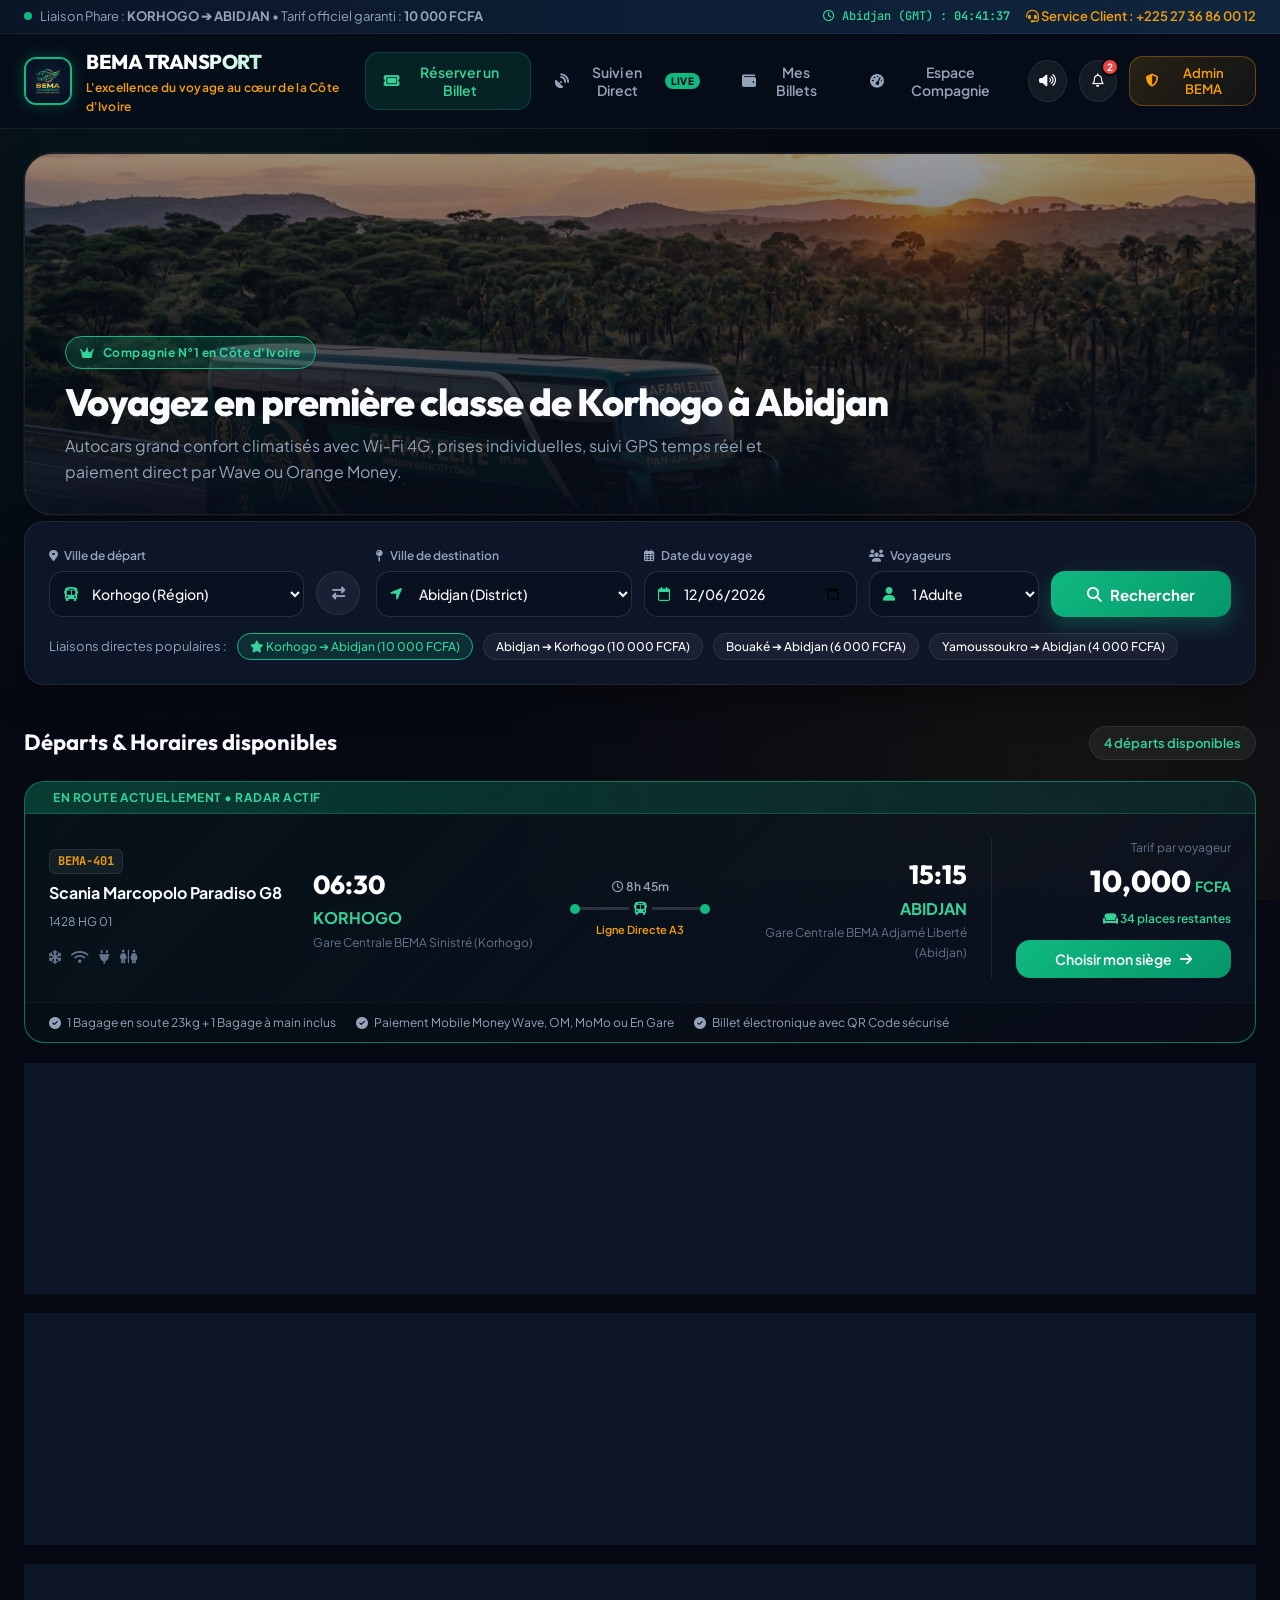
==== index.html @ c40a0c0b "Initial commit: BEMA Transport - Gestionnaire de transport de bus en Côte d'Ivoire" ====
<!DOCTYPE html>
<html lang="fr">
<head>
    <meta charset="UTF-8">
    <meta name="viewport" content="width=device-width, initial-scale=1.0">
    <title>BEMA TRANSPORT - Réservation de Billets de Car & Suivi GPS en Direct | Côte d'Ivoire</title>
    <meta name="description" content="Plateforme officielle de réservation de billets de car interurbain en Côte d'Ivoire. Ligne Korhogo - Abidjan à 10 000 FCFA. Paiement sécurisé Wave, Orange Money, MTN MoMo et suivi GPS en temps réel.">
    <link rel="icon" type="image/jpeg" href="assets/logo.jpg">

    <!-- Feuilles de style Leaflet & Application -->
    <link rel="stylesheet" href="css/leaflet.css">
    <link rel="stylesheet" href="css/styles.css">

    <!-- FontAwesome pour les icônes d'interface -->
    <link rel="stylesheet" href="https://cdnjs.cloudflare.com/ajax/libs/font-awesome/6.5.1/css/all.min.css" integrity="sha512-DTOQO9RWCH3ppGqcWaEA1BIZOC6xxalwEsw9c2QQeAIftl+Vegovlnee1c9QX4TctnWMn13TZye+giMm8e2LwA==" crossorigin="anonymous" referrerpolicy="no-referrer" />
</head>
<body>

    <!-- ==========================================================================
         EN-TÊTE PRINCIPAL DU SITE BEMA TRANSPORT
         ========================================================================== -->
    <header class="site-header">
        <!-- Bandeau d'information et horloge GMT Abidjan -->
        <div class="top-bar-ticker">
            <div class="ticker-content">
                <div class="ticker-live-item">
                    <span class="ticker-dot-pulse"></span>
                    <span>Liaison Phare : <strong>KORHOGO ➔ ABIDJAN</strong> • Tarif officiel garanti : <strong>10 000 FCFA</strong></span>
                </div>
                <div class="ticker-right-tools">
                    <span class="clock-badge" id="abidjanClock"><i class="fa-regular fa-clock"></i> Abidjan : 12:00:00</span>
                    <span class="support-pill"><i class="fa-solid fa-headset"></i> Service Client : +225 27 36 86 00 12</span>
                </div>
            </div>
        </div>

        <!-- Navigation principale -->
        <nav class="main-header-nav">
            <div class="brand-identity" onclick="bemaApp.showSection('bookingSection')">
                <img src="assets/logo.jpg" alt="BEMA Transport Logo" class="brand-logo-img">
                <div class="brand-names">
                    <h1>BEMA TRANSPORT</h1>
                    <span class="brand-slogan">L'excellence du voyage au cœur de la Côte d'Ivoire</span>
                </div>
            </div>

            <!-- Liens de navigation -->
            <div class="site-nav-links">
                <button type="button" class="nav-link active" data-section="bookingSection" onclick="bemaApp.showSection('bookingSection')">
                    <i class="fa-solid fa-ticket"></i>
                    <span>Réserver un Billet</span>
                </button>
                <button type="button" class="nav-link" data-section="liveTrackingSection" onclick="bemaApp.showSection('liveTrackingSection')">
                    <i class="fa-solid fa-satellite-dish"></i>
                    <span>Suivi en Direct</span>
                    <span class="nav-badge-live">LIVE</span>
                </button>
                <button type="button" class="nav-link" data-section="myTicketsSection" onclick="bemaApp.showSection('myTicketsSection')">
                    <i class="fa-solid fa-wallet"></i>
                    <span>Mes Billets</span>
                </button>
                <button type="button" class="nav-link" data-section="adminSection" onclick="bemaApp.showSection('adminSection')">
                    <i class="fa-solid fa-gauge-high"></i>
                    <span>Espace Compagnie</span>
                </button>
            </div>

            <!-- Actions rapides (Cloche notifications, Audio, Switch Admin) -->
            <div class="header-actions">
                <button type="button" class="btn-icon-header" id="btnAudioToggle" onclick="bemaAudio.toggleAudio(); bemaNotifications.showToast('Audio sonore basculé', 'info');" title="Activer / Désactiver les annonces sonores">
                    <i class="fa-solid fa-volume-high"></i>
                </button>
                <button type="button" class="btn-icon-header" id="btnNotifBell" onclick="bemaNotifications.togglePanel()" title="Centre de notifications">
                    <i class="fa-regular fa-bell"></i>
                    <span class="notif-badge-pill" id="notifBadgeCount" style="display:none;">0</span>
                </button>
                <button type="button" class="btn-admin-switch" onclick="bemaApp.showSection('adminSection')">
                    <i class="fa-solid fa-shield-halved"></i>
                    <span>Admin BEMA</span>
                </button>
            </div>
        </nav>

        <!-- Menu déroulant des notifications -->
        <div class="notifications-dropdown" id="notificationsPanel">
            <div class="notif-header">
                <h4><i class="fa-regular fa-bell"></i> Notifications en direct</h4>
                <button type="button" class="btn-text-action" onclick="bemaNotifications.markAllAsRead()">Tout marquer lu</button>
            </div>
            <div class="notifications-list" id="notificationsList">
                <!-- Rempli dynamiquement par notifications.js -->
            </div>
        </div>
    </header>

    <!-- ==========================================================================
         CONTENU PRINCIPAL DE L'APPLICATION (VUES DYNAMIQUES)
         ========================================================================== -->
    <main class="app-main-content">

        <!-- ====================================================================
             SECTION 1 : PORTAIL VOYAGEUR - RECHERCHE & RÉSERVATION (FLIXBUS STYLE)
             ==================================================================== -->
        <section class="app-section active" id="bookingSection">
            <!-- Bannière Hero -->
            <div class="hero-booking-banner">
                <div class="hero-background-wrap">
                    <img src="assets/hero.jpg" alt="Autocar de luxe BEMA sur l'Autoroute du Nord" class="hero-cover-img">
                    <div class="hero-gradient-overlay"></div>
                    <div class="hero-content-over">
                        <span class="hero-badge-highlight"><i class="fa-solid fa-crown"></i> Compagnie N°1 en Côte d'Ivoire</span>
                        <h2 class="hero-title">Voyagez en première classe de Korhogo à Abidjan</h2>
                        <p class="hero-subtitle">Autocars grand confort climatisés avec Wi-Fi 4G, prises individuelles, suivi GPS temps réel et paiement direct par Wave ou Orange Money.</p>
                    </div>
                </div>
            </div>

            <!-- Formulaire de recherche de trajet -->
            <div class="search-widget-card">
                <form id="tripSearchForm">
                    <div class="search-form-grid">
                        <!-- Ville de départ -->
                        <div class="search-field-group">
                            <label for="searchOrigin"><i class="fa-solid fa-location-dot"></i> Ville de départ</label>
                            <div class="input-with-icon">
                                <i class="fa-solid fa-bus"></i>
                                <select id="searchOrigin" class="form-select" required>
                                    <!-- Rempli par app.js -->
                                </select>
                            </div>
                        </div>

                        <!-- Bouton Permuter les villes -->
                        <button type="button" class="btn-swap-cities" id="btnSwapCities" title="Inverser les villes de départ et d'arrivée">
                            <i class="fa-solid fa-right-left"></i>
                        </button>

                        <!-- Ville d'arrivée -->
                        <div class="search-field-group">
                            <label for="searchDest"><i class="fa-solid fa-map-pin"></i> Ville de destination</label>
                            <div class="input-with-icon">
                                <i class="fa-solid fa-location-arrow"></i>
                                <select id="searchDest" class="form-select" required>
                                    <!-- Rempli par app.js -->
                                </select>
                            </div>
                        </div>

                        <!-- Date de départ -->
                        <div class="search-field-group">
                            <label for="searchDate"><i class="fa-regular fa-calendar-days"></i> Date du voyage</label>
                            <div class="input-with-icon">
                                <i class="fa-regular fa-calendar"></i>
                                <input type="date" id="searchDate" class="form-input" required>
                            </div>
                        </div>

                        <!-- Passagers -->
                        <div class="search-field-group">
                            <label for="searchPassengers"><i class="fa-solid fa-users"></i> Voyageurs</label>
                            <div class="input-with-icon">
                                <i class="fa-solid fa-user"></i>
                                <select id="searchPassengers" class="form-select">
                                    <option value="1">1 Adulte</option>
                                    <option value="2">2 Adultes</option>
                                    <option value="3">3 Adultes</option>
                                    <option value="4">4+ Groupe</option>
                                </select>
                            </div>
                        </div>

                        <!-- Bouton Rechercher -->
                        <button type="submit" class="btn-search-trips">
                            <i class="fa-solid fa-magnifying-glass"></i>
                            <span>Rechercher</span>
                        </button>
                    </div>

                    <!-- Raccourcis de trajets fréquents -->
                    <div class="quick-routes-pills">
                        <span>Liaisons directes populaires :</span>
                        <button type="button" class="route-pill-btn active" onclick="bemaApp.resetSearchToKorhogoAbidjan()">
                            <i class="fa-solid fa-star text-accent"></i> Korhogo ➔ Abidjan (10 000 FCFA)
                        </button>
                        <button type="button" class="route-pill-btn" onclick="document.getElementById('searchOrigin').value='ABIDJAN'; document.getElementById('searchDest').value='KORHOGO'; bemaApp.searchTrips();">
                            Abidjan ➔ Korhogo (10 000 FCFA)
                        </button>
                        <button type="button" class="route-pill-btn" onclick="document.getElementById('searchOrigin').value='BOUAKE'; document.getElementById('searchDest').value='ABIDJAN'; bemaApp.searchTrips();">
                            Bouaké ➔ Abidjan (6 000 FCFA)
                        </button>
                        <button type="button" class="route-pill-btn" onclick="document.getElementById('searchOrigin').value='YAMOUSSOUKRO'; document.getElementById('searchDest').value='ABIDJAN'; bemaApp.searchTrips();">
                            Yamoussoukro ➔ Abidjan (4 000 FCFA)
                        </button>
                    </div>
                </form>
            </div>

            <!-- Liste des départs disponibles (Flixbus style) -->
            <div class="results-wrapper">
                <div class="results-header-bar">
                    <h3>Départs & Horaires disponibles</h3>
                    <span class="results-count-badge" id="resultsCountBadge">4 départs disponibles</span>
                </div>

                <div class="trip-results-list" id="tripResultsContainer">
                    <!-- Rempli dynamiquement par app.js -->
                </div>
            </div>
        </section>

        <!-- ====================================================================
             SECTION 2 : RADAR DE SUIVI EN DIRECT (LIVE GPS TRACKING SUR CARTE)
             ==================================================================== -->
        <section class="app-section" id="liveTrackingSection">
            <div class="live-tracking-layout">
                <!-- Carte interactive Leaflet -->
                <div class="map-viewport-card">
                    <div class="map-live-header">
                        <div class="header-left">
                            <span class="badge-operator-secure"><i class="fa-solid fa-satellite"></i> RADAR SATELLITE ACTIF</span>
                            <h3>Suivi en direct : Car BEMA-401 (Korhogo ➔ Abidjan)</h3>
                        </div>
                        <div class="header-controls">
                            <button type="button" class="btn btn-sm btn-secondary" id="btnMapPlayPause" onclick="bemaMap.togglePlayPause()">
                                <i class="fa-solid fa-pause"></i> <span>Mettre en Pause</span>
                            </button>
                        </div>
                    </div>
                    <div id="liveMapContainer" class="map-container-frame"></div>
                </div>

                <!-- Télémétrie HUD du véhicule -->
                <div class="telemetry-hud-sidebar">
                    <div class="hud-title-wrap">
                        <h3>Télémétrie de Bord</h3>
                        <span class="status-pill-hud badge-ontime" id="hudTripStatusPill">
                            <i class="fa-solid fa-circle-check"></i> En Circulation Normale
                        </span>
                    </div>

                    <!-- Vitesse en direct -->
                    <div class="speedometer-card">
                        <span class="step-label">Vitesse Instantanée</span>
                        <div class="speedo-dial" id="hudSpeedValue">84</div>
                        <span class="speedo-unit">Kilomètres / Heure (km/h)</span>
                    </div>

                    <!-- Progression globale de Korhogo à Abidjan -->
                    <div class="hud-progress-block">
                        <div class="progress-labels-row">
                            <span>Progression de l'itinéraire</span>
                            <strong id="hudProgressPercent" class="text-emerald">48%</strong>
                        </div>
                        <div class="hud-track-bar">
                            <div class="hud-track-fill" id="hudProgressBarFill" style="width: 48%;"></div>
                        </div>
                        <div class="hud-km-stats">
                            <span>Parcourus : <strong id="hudKmCovered">278 km</strong></span>
                            <span>Restants : <strong id="hudKmRemaining">302 km</strong></span>
                        </div>
                    </div>

                    <!-- Prochain arrêt / Gare -->
                    <div class="hud-step-card">
                        <span class="step-label">Prochaine Étape / Arrêt</span>
                        <strong class="next-stop-title" id="hudNextStopName">Gare Centrale de Bouaké</strong>
                        <span class="step-distance" id="hudNextStopDist">à 14 km (arrivée dans ~12 min)</span>
                    </div>

                    <!-- Heure estimée d'arrivée (ETA) -->
                    <div class="hud-step-card">
                        <span class="step-label">Heure d'Arrivée Estimée à Abidjan</span>
                        <strong class="next-stop-title text-accent" id="hudEstimatedArrival">15:15 (À l'heure)</strong>
                        <span class="step-distance">Terminus : Gare Centrale BEMA Adjamé Liberté</span>
                    </div>

                    <!-- Simulateur interactif de conduite et d'incidents -->
                    <div class="sim-controls-block">
                        <span class="sim-controls-title">Contrôles du Simulateur GPS :</span>
                        <div class="sim-buttons-grid">
                            <button type="button" class="btn-sim btn-sim-speed" data-speed="1" onclick="bemaMap.setSimulationSpeed(1)">x1 (Réel)</button>
                            <button type="button" class="btn-sim btn-sim-speed active" data-speed="5" onclick="bemaMap.setSimulationSpeed(5)">x5 (Démo)</button>
                            <button type="button" class="btn-sim btn-sim-speed" data-speed="25" onclick="bemaMap.setSimulationSpeed(25)">x25 (Rapide)</button>
                            <button type="button" class="btn-sim" onclick="bemaMap.skipToNextCheckpoint()">Sauter étape</button>
                        </div>
                        <button type="button" class="btn-trigger-delay" onclick="bemaMap.triggerSimulatedDelay()">
                            <i class="fa-solid fa-triangle-exclamation"></i>
                            <span>Simuler un Retard (+25 min Péage)</span>
                        </button>
                    </div>
                </div>
            </div>
        </section>

        <!-- ====================================================================
             SECTION 3 : MES BILLETS & HISTORIQUE VOYAGEUR
             ==================================================================== -->
        <section class="app-section" id="myTicketsSection">
            <div class="section-title-wrap mb-4">
                <h2>Mon Portefeuille de Billets Électroniques</h2>
                <p class="text-secondary">Retrouvez tous vos titres de transport réservés avec leur QR code d'accès et le suivi en temps réel.</p>
            </div>
            <div id="myTicketsContainer">
                <!-- Rempli par ticket.js -->
            </div>
        </section>

        <!-- ====================================================================
             SECTION 4 : ESPACE COMPAGNIE & BACK-OFFICE ADMIN BEMA
             ==================================================================== -->
        <section class="app-section" id="adminSection">
            <div class="admin-header-strip">
                <div>
                    <h2>Espace Gestionnaire • BEMA TRANSPORT</h2>
                    <p class="text-secondary">Supervision du réseau, programmation des départs, contrôle d'embarquement et flotte.</p>
                </div>
                <button type="button" class="btn btn-primary" onclick="bemaAdmin.openNewScheduleModal()">
                    <i class="fa-solid fa-plus"></i>
                    <span>Programmer un Nouveau Départ</span>
                </button>
            </div>

            <!-- 4 Indicateurs Clés de Performance (KPIs) -->
            <div class="kpi-metrics-grid">
                <div class="kpi-card">
                    <div class="kpi-icon revenue"><i class="fa-solid fa-sack-dollar"></i></div>
                    <div>
                        <span class="kpi-value" id="kpiRevenue">2 450 000 FCFA</span>
                        <span class="kpi-label">Recettes encaissées aujourd'hui</span>
                    </div>
                </div>
                <div class="kpi-card">
                    <div class="kpi-icon tickets"><i class="fa-solid fa-ticket"></i></div>
                    <div>
                        <span class="kpi-value" id="kpiTicketsSold">245</span>
                        <span class="kpi-label">Billets délivrés ce jour</span>
                    </div>
                </div>
                <div class="kpi-card">
                    <div class="kpi-icon occupancy"><i class="fa-solid fa-chart-pie"></i></div>
                    <div>
                        <span class="kpi-value" id="kpiOccupancy">88%</span>
                        <span class="kpi-label">Taux d'occupation moyen</span>
                    </div>
                </div>
                <div class="kpi-card">
                    <div class="kpi-icon fleet"><i class="fa-solid fa-bus"></i></div>
                    <div>
                        <span class="kpi-value" id="kpiActiveBuses">4</span>
                        <span class="kpi-label">Autocars actifs sur le réseau</span>
                    </div>
                </div>
            </div>

            <!-- Module Scanner & Contrôle d'Embarquement en Gare -->
            <div class="admin-block-card">
                <div class="card-title-row">
                    <h3><i class="fa-solid fa-qrcode text-emerald"></i> Contrôle & Validation des Billets (Embarquement en Gare)</h3>
                    <span class="badge-operator-secure">Mode Contrôleur Actif</span>
                </div>
                <div class="scanner-grid-layout">
                    <!-- Viseur scanner -->
                    <div class="scanner-camera-box">
                        <div class="scanner-viewfinder">
                            <i class="fa-solid fa-qrcode"></i>
                            <div class="scanner-laser-line"></div>
                        </div>
                        <p class="mt-3 text-secondary">Placez le QR Code du billet devant le lecteur ou utilisez la saisie manuelle :</p>
                        <div class="input-group-manual mt-2" style="display:flex; gap:8px; width:80%; max-width:360px;">
                            <input type="text" id="scannerManualInput" class="form-input" placeholder="Ex: BEMA-KOR-ABJ-8842">
                            <button type="button" class="btn btn-secondary" onclick="bemaAdmin.validateScannedTicketInput()">Valider</button>
                        </div>
                        <button type="button" class="btn btn-sm btn-outline mt-3" onclick="bemaAdmin.scanLatestTicketShortcut()">
                            <i class="fa-solid fa-bolt"></i> Scanner automatiquement le dernier billet créé
                        </button>
                    </div>

                    <!-- Résultat de vérification -->
                    <div class="scanner-result-box" id="scannerResultDisplay">
                        <div class="text-center text-muted">
                            <i class="fa-solid fa-barcode" style="font-size: 40px; margin-bottom: 12px;"></i>
                            <p>En attente de scan d'un billet...</p>
                        </div>
                    </div>
                </div>
            </div>

            <!-- Tableau de Gestion des Départs & Horaires -->
            <div class="admin-block-card">
                <div class="card-title-row">
                    <h3><i class="fa-solid fa-calendar-check text-accent"></i> Horaires et Départs Programmés</h3>
                </div>
                <div class="table-responsive">
                    <table class="admin-data-table">
                        <thead>
                            <tr>
                                <th>Code Voyage</th>
                                <th>Liaison & Gare</th>
                                <th>Horaires</th>
                                <th>Autocar BEMA</th>
                                <th>Chauffeur</th>
                                <th>Tarif</th>
                                <th>Occupation</th>
                                <th>Statut</th>
                                <th>Actions</th>
                            </tr>
                        </thead>
                        <tbody id="adminDeparturesTableBody">
                            <!-- Rempli par admin.js -->
                        </tbody>
                    </table>
                </div>
            </div>

            <!-- Tableau de la Flotte BEMA TRANSPORT -->
            <div class="admin-block-card">
                <div class="card-title-row">
                    <h3><i class="fa-solid fa-van-shuttle text-info"></i> Parc Automobile & Véhicules BEMA</h3>
                </div>
                <div class="table-responsive">
                    <table class="admin-data-table">
                        <thead>
                            <tr>
                                <th>ID Car</th>
                                <th>Immatriculation CI</th>
                                <th>Modèle & Version</th>
                                <th>Capacité</th>
                                <th>Chauffeur Titulaire</th>
                                <th>Kilométrage</th>
                                <th>État Opérationnel</th>
                                <th>Équipements</th>
                            </tr>
                        </thead>
                        <tbody id="adminFleetTableBody">
                            <!-- Rempli par admin.js -->
                        </tbody>
                    </table>
                </div>
            </div>
        </section>

        <!-- ====================================================================
             SECTION 5 : VUE GRAND FORMAT DU E-BILLET APRÈS RÉSERVATION
             ==================================================================== -->
        <section class="app-section" id="ticketViewSection">
            <div id="ticketViewContainer">
                <!-- Rempli par ticket.js -->
            </div>
        </section>

    </main>

    <!-- ==========================================================================
         MODALES INTERACTIVES
         ========================================================================== -->

    <!-- Modal 1 : Plan de sièges interactif (SeatMap Flixbus) -->
    <div class="modal-overlay" id="seatSelectionModal">
        <div class="modal-card">
            <div class="modal-header">
                <div>
                    <h3>Sélectionnez votre Siège à bord</h3>
                    <p class="text-secondary text-sm">Choisissez votre place préférée (Fenêtre, Couloir ou Vue Panoramique)</p>
                </div>
                <button type="button" class="btn-close-modal" onclick="bemaApp.closeSeatSelectionModal()" title="Fermer">
                    <i class="fa-solid fa-xmark"></i>
                </button>
            </div>
            <div class="modal-body" id="seatMapContainer">
                <!-- Rendu par seatmap.js -->
            </div>
        </div>
    </div>

    <!-- Modal 2 : Coordonnées du voyageur -->
    <div class="modal-overlay" id="passengerModal">
        <div class="modal-card" style="max-width: 540px;">
            <div class="modal-header">
                <div>
                    <h3>Informations du Passager</h3>
                    <p class="text-secondary text-sm">Les informations doivent correspondre à votre pièce d'identité</p>
                </div>
                <button type="button" class="btn-close-modal" onclick="bemaApp.closePassengerModal()" title="Fermer">
                    <i class="fa-solid fa-xmark"></i>
                </button>
            </div>
            <div class="modal-body">
                <div id="passengerTripSummary" class="mb-3"></div>
                <form id="passengerDetailsForm">
                    <div class="form-group mb-3">
                        <label for="passFullName"><i class="fa-solid fa-user"></i> Nom et Prénom complet :</label>
                        <input type="text" id="passFullName" class="form-input" placeholder="Ex: Kouamé Jean-Marc" required value="Kouamé Jean-Marc">
                    </div>
                    <div class="form-group mb-3">
                        <label for="passPhone"><i class="fa-solid fa-phone"></i> Téléphone Mobile (Côte d'Ivoire) :</label>
                        <input type="tel" id="passPhone" class="form-input" placeholder="+225 07 XX XX XX XX" required value="+225 07 48 99 22 10">
                        <small class="text-muted">Nécessaire pour la réception du SMS de confirmation et du e-billet.</small>
                    </div>
                    <div class="form-group mb-3">
                        <label for="passIdCard"><i class="fa-solid fa-id-card"></i> Numéro CNI / Passeport / Attestation :</label>
                        <input type="text" id="passIdCard" class="form-input" placeholder="Ex: C009841284" value="CI-009841284">
                    </div>
                    <div class="form-group mb-4">
                        <label for="passEmail"><i class="fa-solid fa-envelope"></i> Adresse Email (Optionnel) :</label>
                        <input type="email" id="passEmail" class="form-input" placeholder="mon.email@gmail.com" value="voyageur.ci@gmail.com">
                    </div>
                    <button type="submit" class="btn btn-primary w-100" style="width:100%; justify-content:center; padding:14px; font-size:16px;">
                        <span>Accéder au Paiement Mobile Money</span>
                        <i class="fa-solid fa-arrow-right"></i>
                    </button>
                </form>
            </div>
        </div>
    </div>

    <!-- Modal 3 : Paiement Mobile Money (Wave, OM, MTN, Moov, Carte, En Gare) -->
    <div class="modal-overlay" id="paymentModal">
        <div id="paymentModalContent" style="width:100%; display:flex; justify-content:center;">
            <!-- Rendu par payment.js -->
        </div>
    </div>

    <!-- Modal 4 : Programmer un nouveau départ (Admin) -->
    <div class="modal-overlay" id="newScheduleModal">
        <div class="modal-card" style="max-width: 600px;">
            <div class="modal-header">
                <div>
                    <h3>Programmer un Nouveau Départ</h3>
                    <p class="text-secondary text-sm">Ajouter une liaison au tableau des horaires BEMA</p>
                </div>
                <button type="button" class="btn-close-modal" onclick="bemaAdmin.closeNewScheduleModal()" title="Fermer">
                    <i class="fa-solid fa-xmark"></i>
                </button>
            </div>
            <div class="modal-body">
                <form onsubmit="bemaAdmin.createNewDeparture(event)">
                    <div class="form-row-2 mb-3" style="display:grid; grid-template-columns:1fr 1fr; gap:12px;">
                        <div class="form-group">
                            <label for="adminNewOrigin">Ville de départ :</label>
                            <select id="adminNewOrigin" class="form-select" required></select>
                        </div>
                        <div class="form-group">
                            <label for="adminNewDest">Ville d'arrivée :</label>
                            <select id="adminNewDest" class="form-select" required></select>
                        </div>
                    </div>
                    <div class="form-row-2 mb-3" style="display:grid; grid-template-columns:1fr 1fr; gap:12px;">
                        <div class="form-group">
                            <label for="adminNewDepTime">Heure de départ :</label>
                            <input type="time" id="adminNewDepTime" class="form-input" value="10:00" required>
                        </div>
                        <div class="form-group">
                            <label for="adminNewArrTime">Heure d'arrivée estimée :</label>
                            <input type="time" id="adminNewArrTime" class="form-input" value="18:45" required>
                        </div>
                    </div>
                    <div class="form-group mb-3">
                        <label for="adminNewBusSelect">Affectation du Car BEMA :</label>
                        <select id="adminNewBusSelect" class="form-select" required></select>
                    </div>
                    <div class="form-group mb-3">
                        <label for="adminNewDriverSelect">Chauffeur Assigné :</label>
                        <select id="adminNewDriverSelect" class="form-select" required></select>
                    </div>
                    <div class="form-row-2 mb-4" style="display:grid; grid-template-columns:1fr 1fr; gap:12px;">
                        <div class="form-group">
                            <label for="adminNewPrice">Prix du Billet (FCFA) :</label>
                            <input type="number" id="adminNewPrice" class="form-input" value="10000" step="500" required>
                        </div>
                        <div class="form-group">
                            <label for="adminNewServiceType">Service :</label>
                            <select id="adminNewServiceType" class="form-select">
                                <option value="VIP Climatisé">VIP Climatisé Grand Confort</option>
                                <option value="Confort Plus">Confort Plus Climatisé</option>
                                <option value="Standard Climatisé">Standard Climatisé</option>
                                <option value="Bus de Nuit VIP">Bus de Nuit VIP Couchette</option>
                            </select>
                        </div>
                    </div>
                    <button type="submit" class="btn btn-primary" style="width:100%; justify-content:center; padding:12px;">
                        <i class="fa-solid fa-check"></i>
                        <span>Enregistrer et Publier le Départ</span>
                    </button>
                </form>
            </div>
        </div>
    </div>

    <!-- Modal 5 : Signalement de retard / modification de statut (Admin) -->
    <div class="modal-overlay" id="delayModal">
        <div class="modal-card" style="max-width: 500px;">
            <div class="modal-header">
                <div>
                    <h3>Mise à jour Horaire & Trafic</h3>
                    <p class="text-secondary text-sm" id="delayModalTripInfo">Car BEMA-401</p>
                </div>
                <button type="button" class="btn-close-modal" onclick="bemaAdmin.closeDelayModal()" title="Fermer">
                    <i class="fa-solid fa-xmark"></i>
                </button>
            </div>
            <div class="modal-body">
                <form onsubmit="bemaAdmin.saveDelayUpdate(event)">
                    <input type="hidden" id="delayDepartureId">
                    <div class="form-group mb-3">
                        <label for="delayStatusSelect">Statut du voyage :</label>
                        <select id="delayStatusSelect" class="form-select">
                            <option value="a_l_heure">À l'heure (Circulation normale)</option>
                            <option value="embarquement">En cours d'embarquement</option>
                            <option value="en_route">En route (Sur autoroute A3)</option>
                            <option value="retarde" selected>Retardé</option>
                            <option value="termine">Arrivé à quai / Terminé</option>
                        </select>
                    </div>
                    <div class="form-group mb-3">
                        <label for="delayMinutesInput">Retard estimé (en minutes) :</label>
                        <input type="number" id="delayMinutesInput" class="form-input" value="25" min="0" step="5">
                    </div>
                    <div class="form-group mb-4">
                        <label for="delayReasonInput">Motif du retard :</label>
                        <input type="text" id="delayReasonInput" class="form-input" value="Ralentissement important au péage de Yamoussoukro (travaux de voirie)">
                    </div>
                    <button type="submit" class="btn btn-primary" style="width:100%; justify-content:center; padding:12px;">
                        <i class="fa-solid fa-bell"></i>
                        <span>Diffuser la mise à jour aux voyageurs</span>
                    </button>
                </form>
            </div>
        </div>
    </div>

    <!-- Modal 6 : Diffusion d'alerte spécifique (Admin) -->
    <div class="modal-overlay" id="alertBroadcastModal">
        <div class="modal-card" style="max-width: 500px;">
            <div class="modal-header">
                <div>
                    <h3>Diffuser une alerte aux passagers</h3>
                    <p class="text-secondary text-sm" id="broadcastTargetInfo"></p>
                </div>
                <button type="button" class="btn-close-modal" onclick="bemaAdmin.closeAlertBroadcastModal()" title="Fermer">
                    <i class="fa-solid fa-xmark"></i>
                </button>
            </div>
            <div class="modal-body">
                <form onsubmit="bemaAdmin.sendBroadcastAlert(event)">
                    <input type="hidden" id="broadcastDepartureId">
                    <div class="form-group mb-3">
                        <label for="broadcastTitleInput">Titre de l'annonce :</label>
                        <input type="text" id="broadcastTitleInput" class="form-input" value="Changement de quai d'embarquement" required>
                    </div>
                    <div class="form-group mb-4">
                        <label for="broadcastMessageInput">Message diffusé par SMS & App :</label>
                        <textarea id="broadcastMessageInput" class="form-input" rows="4" style="height:auto;" required>Veuillez vous présenter au Quai N° 3 de la gare de Korhogo pour l'embarquement immédiat du car BEMA-401.</textarea>
                    </div>
                    <button type="submit" class="btn btn-primary" style="width:100%; justify-content:center; padding:12px;">
                        <i class="fa-solid fa-paper-plane"></i>
                        <span>Diffuser l'annonce immédiatement</span>
                    </button>
                </form>
            </div>
        </div>
    </div>

    <!-- Conteneur des notifications flottantes (Toast) -->
    <div class="toast-container" id="toastContainer"></div>

    <!-- ==========================================================================
         SCRIPTS JAVASCRIPT
         ========================================================================== -->
    <script src="js/leaflet.js"></script>
    <script src="js/qrcode.min.js"></script>
    <script src="js/audio.js"></script>
    <script src="js/data.js"></script>
    <script src="js/storage.js"></script>
    <script src="js/seatmap.js"></script>
    <script src="js/payment.js"></script>
    <script src="js/ticket.js"></script>
    <script src="js/map.js"></script>
    <script src="js/admin.js"></script>
    <script src="js/notifications.js"></script>
    <script src="js/app.js"></script>

</body>
</html>
---- css/leaflet.css ----
/* required styles */

.leaflet-pane,
.leaflet-tile,
.leaflet-marker-icon,
.leaflet-marker-shadow,
.leaflet-tile-container,
.leaflet-pane > svg,
.leaflet-pane > canvas,
.leaflet-zoom-box,
.leaflet-image-layer,
.leaflet-layer {
	position: absolute;
	left: 0;
	top: 0;
	}
.leaflet-container {
	overflow: hidden;
	}
.leaflet-tile,
.leaflet-marker-icon,
.leaflet-marker-shadow {
	-webkit-user-select: none;
	   -moz-user-select: none;
	        user-select: none;
	  -webkit-user-drag: none;
	}
/* Prevents IE11 from highlighting tiles in blue */
.leaflet-tile::selection {
	background: transparent;
}
/* Safari renders non-retina tile on retina better with this, but Chrome is worse */
.leaflet-safari .leaflet-tile {
	image-rendering: -webkit-optimize-contrast;
	}
/* hack that prevents hw layers "stretching" when loading new tiles */
.leaflet-safari .leaflet-tile-container {
	width: 1600px;
	height: 1600px;
	-webkit-transform-origin: 0 0;
	}
.leaflet-marker-icon,
.leaflet-marker-shadow {
	display: block;
	}
/* .leaflet-container svg: reset svg max-width decleration shipped in Joomla! (joomla.org) 3.x */
/* .leaflet-container img: map is broken in FF if you have max-width: 100% on tiles */
.leaflet-container .leaflet-overlay-pane svg {
	max-width: none !important;
	max-height: none !important;
	}
.leaflet-container .leaflet-marker-pane img,
.leaflet-container .leaflet-shadow-pane img,
.leaflet-container .leaflet-tile-pane img,
.leaflet-container img.leaflet-image-layer,
.leaflet-container .leaflet-tile {
	max-width: none !important;
	max-height: none !important;
	width: auto;
	padding: 0;
	}

.leaflet-container img.leaflet-tile {
	/* See: https://bugs.chromium.org/p/chromium/issues/detail?id=600120 */
	mix-blend-mode: plus-lighter;
}

.leaflet-container.leaflet-touch-zoom {
	-ms-touch-action: pan-x pan-y;
	touch-action: pan-x pan-y;
	}
.leaflet-container.leaflet-touch-drag {
	-ms-touch-action: pinch-zoom;
	/* Fallback for FF which doesn't support pinch-zoom */
	touch-action: none;
	touch-action: pinch-zoom;
}
.leaflet-container.leaflet-touch-drag.leaflet-touch-zoom {
	-ms-touch-action: none;
	touch-action: none;
}
.leaflet-container {
	-webkit-tap-highlight-color: transparent;
}
.leaflet-container a {
	-webkit-tap-highlight-color: rgba(51, 181, 229, 0.4);
}
.leaflet-tile {
	filter: inherit;
	visibility: hidden;
	}
.leaflet-tile-loaded {
	visibility: inherit;
	}
.leaflet-zoom-box {
	width: 0;
	height: 0;
	-moz-box-sizing: border-box;
	     box-sizing: border-box;
	z-index: 800;
	}
/* workaround for https://bugzilla.mozilla.org/show_bug.cgi?id=888319 */
.leaflet-overlay-pane svg {
	-moz-user-select: none;
	}

.leaflet-pane         { z-index: 400; }

.leaflet-tile-pane    { z-index: 200; }
.leaflet-overlay-pane { z-index: 400; }
.leaflet-shadow-pane  { z-index: 500; }
.leaflet-marker-pane  { z-index: 600; }
.leaflet-tooltip-pane   { z-index: 650; }
.leaflet-popup-pane   { z-index: 700; }

.leaflet-map-pane canvas { z-index: 100; }
.leaflet-map-pane svg    { z-index: 200; }

.leaflet-vml-shape {
	width: 1px;
	height: 1px;
	}
.lvml {
	behavior: url(#default#VML);
	display: inline-block;
	position: absolute;
	}


/* control positioning */

.leaflet-control {
	position: relative;
	z-index: 800;
	pointer-events: visiblePainted; /* IE 9-10 doesn't have auto */
	pointer-events: auto;
	}
.leaflet-top,
.leaflet-bottom {
	position: absolute;
	z-index: 1000;
	pointer-events: none;
	}
.leaflet-top {
	top: 0;
	}
.leaflet-right {
	right: 0;
	}
.leaflet-bottom {
	bottom: 0;
	}
.leaflet-left {
	left: 0;
	}
.leaflet-control {
	float: left;
	clear: both;
	}
.leaflet-right .leaflet-control {
	float: right;
	}
.leaflet-top .leaflet-control {
	margin-top: 10px;
	}
.leaflet-bottom .leaflet-control {
	margin-bottom: 10px;
	}
.leaflet-left .leaflet-control {
	margin-left: 10px;
	}
.leaflet-right .leaflet-control {
	margin-right: 10px;
	}


/* zoom and fade animations */

.leaflet-fade-anim .leaflet-popup {
	opacity: 0;
	-webkit-transition: opacity 0.2s linear;
	   -moz-transition: opacity 0.2s linear;
	        transition: opacity 0.2s linear;
	}
.leaflet-fade-anim .leaflet-map-pane .leaflet-popup {
	opacity: 1;
	}
.leaflet-zoom-animated {
	-webkit-transform-origin: 0 0;
	    -ms-transform-origin: 0 0;
	        transform-origin: 0 0;
	}
svg.leaflet-zoom-animated {
	will-change: transform;
}

.leaflet-zoom-anim .leaflet-zoom-animated {
	-webkit-transition: -webkit-transform 0.25s cubic-bezier(0,0,0.25,1);
	   -moz-transition:    -moz-transform 0.25s cubic-bezier(0,0,0.25,1);
	        transition:         transform 0.25s cubic-bezier(0,0,0.25,1);
	}
.leaflet-zoom-anim .leaflet-tile,
.leaflet-pan-anim .leaflet-tile {
	-webkit-transition: none;
	   -moz-transition: none;
	        transition: none;
	}

.leaflet-zoom-anim .leaflet-zoom-hide {
	visibility: hidden;
	}


/* cursors */

.leaflet-interactive {
	cursor: pointer;
	}
.leaflet-grab {
	cursor: -webkit-grab;
	cursor:    -moz-grab;
	cursor:         grab;
	}
.leaflet-crosshair,
.leaflet-crosshair .leaflet-interactive {
	cursor: crosshair;
	}
.leaflet-popup-pane,
.leaflet-control {
	cursor: auto;
	}
.leaflet-dragging .leaflet-grab,
.leaflet-dragging .leaflet-grab .leaflet-interactive,
.leaflet-dragging .leaflet-marker-draggable {
	cursor: move;
	cursor: -webkit-grabbing;
	cursor:    -moz-grabbing;
	cursor:         grabbing;
	}

/* marker & overlays interactivity */
.leaflet-marker-icon,
.leaflet-marker-shadow,
.leaflet-image-layer,
.leaflet-pane > svg path,
.leaflet-tile-container {
	pointer-events: none;
	}

.leaflet-marker-icon.leaflet-interactive,
.leaflet-image-layer.leaflet-interactive,
.leaflet-pane > svg path.leaflet-interactive,
svg.leaflet-image-layer.leaflet-interactive path {
	pointer-events: visiblePainted; /* IE 9-10 doesn't have auto */
	pointer-events: auto;
	}

/* visual tweaks */

.leaflet-container {
	background: #ddd;
	outline-offset: 1px;
	}
.leaflet-container a {
	color: #0078A8;
	}
.leaflet-zoom-box {
	border: 2px dotted #38f;
	background: rgba(255,255,255,0.5);
	}


/* general typography */
.leaflet-container {
	font-family: "Helvetica Neue", Arial, Helvetica, sans-serif;
	font-size: 12px;
	font-size: 0.75rem;
	line-height: 1.5;
	}


/* general toolbar styles */

.leaflet-bar {
	box-shadow: 0 1px 5px rgba(0,0,0,0.65);
	border-radius: 4px;
	}
.leaflet-bar a {
	background-color: #fff;
	border-bottom: 1px solid #ccc;
	width: 26px;
	height: 26px;
	line-height: 26px;
	display: block;
	text-align: center;
	text-decoration: none;
	color: black;
	}
.leaflet-bar a,
.leaflet-control-layers-toggle {
	background-position: 50% 50%;
	background-repeat: no-repeat;
	display: block;
	}
.leaflet-bar a:hover,
.leaflet-bar a:focus {
	background-color: #f4f4f4;
	}
.leaflet-bar a:first-child {
	border-top-left-radius: 4px;
	border-top-right-radius: 4px;
	}
.leaflet-bar a:last-child {
	border-bottom-left-radius: 4px;
	border-bottom-right-radius: 4px;
	border-bottom: none;
	}
.leaflet-bar a.leaflet-disabled {
	cursor: default;
	background-color: #f4f4f4;
	color: #bbb;
	}

.leaflet-touch .leaflet-bar a {
	width: 30px;
	height: 30px;
	line-height: 30px;
	}
.leaflet-touch .leaflet-bar a:first-child {
	border-top-left-radius: 2px;
	border-top-right-radius: 2px;
	}
.leaflet-touch .leaflet-bar a:last-child {
	border-bottom-left-radius: 2px;
	border-bottom-right-radius: 2px;
	}

/* zoom control */

.leaflet-control-zoom-in,
.leaflet-control-zoom-out {
	font: bold 18px 'Lucida Console', Monaco, monospace;
	text-indent: 1px;
	}

.leaflet-touch .leaflet-control-zoom-in, .leaflet-touch .leaflet-control-zoom-out  {
	font-size: 22px;
	}


/* layers control */

.leaflet-control-layers {
	box-shadow: 0 1px 5px rgba(0,0,0,0.4);
	background: #fff;
	border-radius: 5px;
	}
.leaflet-control-layers-toggle {
	background-image: url(images/layers.png);
	width: 36px;
	height: 36px;
	}
.leaflet-retina .leaflet-control-layers-toggle {
	background-image: url(images/layers-2x.png);
	background-size: 26px 26px;
	}
.leaflet-touch .leaflet-control-layers-toggle {
	width: 44px;
	height: 44px;
	}
.leaflet-control-layers .leaflet-control-layers-list,
.leaflet-control-layers-expanded .leaflet-control-layers-toggle {
	display: none;
	}
.leaflet-control-layers-expanded .leaflet-control-layers-list {
	display: block;
	position: relative;
	}
.leaflet-control-layers-expanded {
	padding: 6px 10px 6px 6px;
	color: #333;
	background: #fff;
	}
.leaflet-control-layers-scrollbar {
	overflow-y: scroll;
	overflow-x: hidden;
	padding-right: 5px;
	}
.leaflet-control-layers-selector {
	margin-top: 2px;
	position: relative;
	top: 1px;
	}
.leaflet-control-layers label {
	display: block;
	font-size: 13px;
	font-size: 1.08333em;
	}
.leaflet-control-layers-separator {
	height: 0;
	border-top: 1px solid #ddd;
	margin: 5px -10px 5px -6px;
	}

/* Default icon URLs */
.leaflet-default-icon-path { /* used only in path-guessing heuristic, see L.Icon.Default */
	background-image: url(images/marker-icon.png);
	}


/* attribution and scale controls */

.leaflet-container .leaflet-control-attribution {
	background: #fff;
	background: rgba(255, 255, 255, 0.8);
	margin: 0;
	}
.leaflet-control-attribution,
.leaflet-control-scale-line {
	padding: 0 5px;
	color: #333;
	line-height: 1.4;
	}
.leaflet-control-attribution a {
	text-decoration: none;
	}
.leaflet-control-attribution a:hover,
.leaflet-control-attribution a:focus {
	text-decoration: underline;
	}
.leaflet-attribution-flag {
	display: inline !important;
	vertical-align: baseline !important;
	width: 1em;
	height: 0.6669em;
	}
.leaflet-left .leaflet-control-scale {
	margin-left: 5px;
	}
.leaflet-bottom .leaflet-control-scale {
	margin-bottom: 5px;
	}
.leaflet-control-scale-line {
	border: 2px solid #777;
	border-top: none;
	line-height: 1.1;
	padding: 2px 5px 1px;
	white-space: nowrap;
	-moz-box-sizing: border-box;
	     box-sizing: border-box;
	background: rgba(255, 255, 255, 0.8);
	text-shadow: 1px 1px #fff;
	}
.leaflet-control-scale-line:not(:first-child) {
	border-top: 2px solid #777;
	border-bottom: none;
	margin-top: -2px;
	}
.leaflet-control-scale-line:not(:first-child):not(:last-child) {
	border-bottom: 2px solid #777;
	}

.leaflet-touch .leaflet-control-attribution,
.leaflet-touch .leaflet-control-layers,
.leaflet-touch .leaflet-bar {
	box-shadow: none;
	}
.leaflet-touch .leaflet-control-layers,
.leaflet-touch .leaflet-bar {
	border: 2px solid rgba(0,0,0,0.2);
	background-clip: padding-box;
	}


/* popup */

.leaflet-popup {
	position: absolute;
	text-align: center;
	margin-bottom: 20px;
	}
.leaflet-popup-content-wrapper {
	padding: 1px;
	text-align: left;
	border-radius: 12px;
	}
.leaflet-popup-content {
	margin: 13px 24px 13px 20px;
	line-height: 1.3;
	font-size: 13px;
	font-size: 1.08333em;
	min-height: 1px;
	}
.leaflet-popup-content p {
	margin: 17px 0;
	margin: 1.3em 0;
	}
.leaflet-popup-tip-container {
	width: 40px;
	height: 20px;
	position: absolute;
	left: 50%;
	margin-top: -1px;
	margin-left: -20px;
	overflow: hidden;
	pointer-events: none;
	}
.leaflet-popup-tip {
	width: 17px;
	height: 17px;
	padding: 1px;

	margin: -10px auto 0;
	pointer-events: auto;

	-webkit-transform: rotate(45deg);
	   -moz-transform: rotate(45deg);
	    -ms-transform: rotate(45deg);
	        transform: rotate(45deg);
	}
.leaflet-popup-content-wrapper,
.leaflet-popup-tip {
	background: white;
	color: #333;
	box-shadow: 0 3px 14px rgba(0,0,0,0.4);
	}
.leaflet-container a.leaflet-popup-close-button {
	position: absolute;
	top: 0;
	right: 0;
	border: none;
	text-align: center;
	width: 24px;
	height: 24px;
	font: 16px/24px Tahoma, Verdana, sans-serif;
	color: #757575;
	text-decoration: none;
	background: transparent;
	}
.leaflet-container a.leaflet-popup-close-button:hover,
.leaflet-container a.leaflet-popup-close-button:focus {
	color: #585858;
	}
.leaflet-popup-scrolled {
	overflow: auto;
	}

.leaflet-oldie .leaflet-popup-content-wrapper {
	-ms-zoom: 1;
	}
.leaflet-oldie .leaflet-popup-tip {
	width: 24px;
	margin: 0 auto;

	-ms-filter: "progid:DXImageTransform.Microsoft.Matrix(M11=0.70710678, M12=0.70710678, M21=-0.70710678, M22=0.70710678)";
	filter: progid:DXImageTransform.Microsoft.Matrix(M11=0.70710678, M12=0.70710678, M21=-0.70710678, M22=0.70710678);
	}

.leaflet-oldie .leaflet-control-zoom,
.leaflet-oldie .leaflet-control-layers,
.leaflet-oldie .leaflet-popup-content-wrapper,
.leaflet-oldie .leaflet-popup-tip {
	border: 1px solid #999;
	}


/* div icon */

.leaflet-div-icon {
	background: #fff;
	border: 1px solid #666;
	}


/* Tooltip */
/* Base styles for the element that has a tooltip */
.leaflet-tooltip {
	position: absolute;
	padding: 6px;
	background-color: #fff;
	border: 1px solid #fff;
	border-radius: 3px;
	color: #222;
	white-space: nowrap;
	-webkit-user-select: none;
	-moz-user-select: none;
	-ms-user-select: none;
	user-select: none;
	pointer-events: none;
	box-shadow: 0 1px 3px rgba(0,0,0,0.4);
	}
.leaflet-tooltip.leaflet-interactive {
	cursor: pointer;
	pointer-events: auto;
	}
.leaflet-tooltip-top:before,
.leaflet-tooltip-bottom:before,
.leaflet-tooltip-left:before,
.leaflet-tooltip-right:before {
	position: absolute;
	pointer-events: none;
	border: 6px solid transparent;
	background: transparent;
	content: "";
	}

/* Directions */

.leaflet-tooltip-bottom {
	margin-top: 6px;
}
.leaflet-tooltip-top {
	margin-top: -6px;
}
.leaflet-tooltip-bottom:before,
.leaflet-tooltip-top:before {
	left: 50%;
	margin-left: -6px;
	}
.leaflet-tooltip-top:before {
	bottom: 0;
	margin-bottom: -12px;
	border-top-color: #fff;
	}
.leaflet-tooltip-bottom:before {
	top: 0;
	margin-top: -12px;
	margin-left: -6px;
	border-bottom-color: #fff;
	}
.leaflet-tooltip-left {
	margin-left: -6px;
}
.leaflet-tooltip-right {
	margin-left: 6px;
}
.leaflet-tooltip-left:before,
.leaflet-tooltip-right:before {
	top: 50%;
	margin-top: -6px;
	}
.leaflet-tooltip-left:before {
	right: 0;
	margin-right: -12px;
	border-left-color: #fff;
	}
.leaflet-tooltip-right:before {
	left: 0;
	margin-left: -12px;
	border-right-color: #fff;
	}

/* Printing */

@media print {
	/* Prevent printers from removing background-images of controls. */
	.leaflet-control {
		-webkit-print-color-adjust: exact;
		print-color-adjust: exact;
		}
	}
---- css/styles.css ----
/* ==========================================================================
   BEMA TRANSPORT - FEUILLE DE STYLE PRINCIPALE
   Système de Réservation, Suivi GPS en Temps Réel & Gestion de Flotte (Côte d'Ivoire)
   ========================================================================== */

@import url('https://fonts.googleapis.com/css2?family=Outfit:wght@400;500;600;700;800&family=Plus+Jakarta+Sans:wght@300;400;500;600;700;800&family=JetBrains+Mono:wght@400;600;700&display=swap');

:root {
    --bg-base: #060913;
    --bg-surface: #0c1222;
    --bg-card: rgba(16, 24, 45, 0.85);
    --bg-card-hover: rgba(23, 35, 65, 0.95);
    --border-color: rgba(255, 255, 255, 0.08);
    --border-highlight: rgba(16, 185, 129, 0.35);

    --primary: #10b981;
    --primary-light: #34d399;
    --primary-dark: #059669;
    --primary-glow: rgba(16, 185, 129, 0.3);

    --accent: #f59e0b;
    --accent-glow: rgba(245, 158, 11, 0.3);
    --danger: #ef4444;
    --info: #38bdf8;

    --text-primary: #f8fafc;
    --text-secondary: #94a3b8;
    --text-muted: #64748b;

    --wave-cyan: #1dc4fe;
    --orange-om: #ff7900;
    --mtn-yellow: #ffcc00;
    --moov-blue: #005baa;

    --radius-sm: 8px;
    --radius-md: 14px;
    --radius-lg: 20px;
    --radius-xl: 28px;

    --font-heading: 'Outfit', sans-serif;
    --font-body: 'Plus Jakarta Sans', sans-serif;
    --font-mono: 'JetBrains Mono', monospace;

    --shadow-card: 0 10px 30px -5px rgba(0, 0, 0, 0.5), 0 0 0 1px rgba(255, 255, 255, 0.06);
    --shadow-glow: 0 0 25px var(--primary-glow);
    --transition: all 0.25s cubic-bezier(0.16, 1, 0.3, 1);
}

/* Base & Reset */
*, *::before, *::after {
    box-sizing: border-box;
    margin: 0;
    padding: 0;
}

body {
    background-color: var(--bg-base);
    background-image: 
        radial-gradient(circle at 15% 15%, rgba(16, 185, 129, 0.08) 0%, transparent 45%),
        radial-gradient(circle at 85% 85%, rgba(245, 158, 11, 0.06) 0%, transparent 45%);
    background-attachment: fixed;
    color: var(--text-primary);
    font-family: var(--font-body);
    font-size: 15px;
    line-height: 1.6;
    overflow-x: hidden;
    min-height: 100vh;
}

a {
    color: inherit;
    text-decoration: none;
}

button, input, select, textarea {
    font-family: inherit;
}

/* ==========================================================================
   HEADER & NAVIGATION
   ========================================================================== */
.site-header {
    position: sticky;
    top: 0;
    z-index: 1000;
    background: rgba(7, 13, 25, 0.85);
    backdrop-filter: blur(18px);
    -webkit-backdrop-filter: blur(18px);
    border-bottom: 1px solid var(--border-color);
}

.top-bar-ticker {
    background: linear-gradient(90deg, #0b1528, #10263f);
    border-bottom: 1px solid rgba(255, 255, 255, 0.05);
    padding: 6px 24px;
    font-size: 13px;
}

.ticker-content {
    max-width: 1380px;
    margin: 0 auto;
    display: flex;
    justify-content: space-between;
    align-items: center;
    color: var(--text-secondary);
}

.ticker-live-item {
    display: flex;
    align-items: center;
    gap: 8px;
}

.ticker-dot-pulse {
    width: 8px;
    height: 8px;
    background-color: var(--primary);
    border-radius: 50%;
    animation: pulse-ring 1.8s infinite;
}

.ticker-right-tools {
    display: flex;
    align-items: center;
    gap: 16px;
}

.clock-badge {
    color: var(--primary-light);
    font-family: var(--font-mono);
    font-weight: 500;
    font-size: 12px;
}

.support-pill {
    color: var(--accent);
    font-weight: 600;
}

.main-header-nav {
    max-width: 1380px;
    margin: 0 auto;
    padding: 12px 24px;
    display: flex;
    justify-content: space-between;
    align-items: center;
}

.brand-identity {
    display: flex;
    align-items: center;
    gap: 14px;
    cursor: pointer;
}

.brand-logo-img {
    width: 48px;
    height: 48px;
    border-radius: 12px;
    object-fit: cover;
    border: 2px solid var(--primary);
    box-shadow: 0 0 15px var(--primary-glow);
}

.brand-names h1 {
    font-family: var(--font-heading);
    font-size: 20px;
    font-weight: 800;
    letter-spacing: -0.5px;
    background: linear-gradient(135deg, #ffffff 40%, var(--primary-light) 100%);
    -webkit-background-clip: text;
    -webkit-text-fill-color: transparent;
}

.brand-slogan {
    font-size: 12px;
    color: var(--accent);
    font-weight: 600;
    letter-spacing: 0.3px;
    display: block;
}

.site-nav-links {
    display: flex;
    gap: 6px;
}

.nav-link {
    background: transparent;
    border: none;
    color: var(--text-secondary);
    padding: 10px 18px;
    border-radius: var(--radius-md);
    cursor: pointer;
    font-weight: 600;
    font-size: 14px;
    display: flex;
    align-items: center;
    gap: 8px;
    transition: var(--transition);
}

.nav-link:hover {
    color: var(--text-primary);
    background: rgba(255, 255, 255, 0.05);
}

.nav-link.active {
    color: var(--primary-light);
    background: rgba(16, 185, 129, 0.12);
    border: 1px solid rgba(16, 185, 129, 0.25);
}

.nav-badge-live {
    background-color: var(--primary);
    color: #060913;
    font-size: 10px;
    font-weight: 800;
    padding: 2px 6px;
    border-radius: 10px;
    letter-spacing: 0.5px;
}

.header-actions {
    display: flex;
    align-items: center;
    gap: 12px;
}

.btn-icon-header {
    background: rgba(255, 255, 255, 0.06);
    border: 1px solid var(--border-color);
    color: var(--text-primary);
    width: 42px;
    height: 42px;
    border-radius: 50%;
    cursor: pointer;
    display: flex;
    align-items: center;
    justify-content: center;
    position: relative;
    transition: var(--transition);
}

.btn-icon-header:hover {
    background: rgba(255, 255, 255, 0.12);
    border-color: rgba(255, 255, 255, 0.2);
}

.notif-badge-pill {
    position: absolute;
    top: -3px;
    right: -3px;
    background: var(--danger);
    color: white;
    font-size: 10px;
    font-weight: 700;
    min-width: 18px;
    height: 18px;
    padding: 0 4px;
    border-radius: 10px;
    display: flex;
    align-items: center;
    justify-content: center;
    border: 2px solid var(--bg-base);
}

.btn-admin-switch {
    background: linear-gradient(135deg, rgba(245, 158, 11, 0.15), rgba(245, 158, 11, 0.05));
    border: 1px solid rgba(245, 158, 11, 0.35);
    color: var(--accent);
    padding: 8px 16px;
    border-radius: var(--radius-md);
    cursor: pointer;
    font-weight: 600;
    font-size: 13px;
    display: flex;
    align-items: center;
    gap: 8px;
    transition: var(--transition);
}

.btn-admin-switch:hover {
    background: rgba(245, 158, 11, 0.25);
    color: #fef3c7;
    border-color: var(--accent);
}

/* ==========================================================================
   NOTIFICATIONS DROPDOWN PANEL
   ========================================================================== */
.notifications-dropdown {
    position: absolute;
    top: calc(100% + 10px);
    right: 24px;
    width: 380px;
    background: #0d1527;
    border: 1px solid rgba(255, 255, 255, 0.12);
    border-radius: var(--radius-lg);
    box-shadow: 0 20px 40px rgba(0, 0, 0, 0.6);
    display: none;
    z-index: 1100;
    overflow: hidden;
    animation: fadeInSlide 0.25s ease-out forwards;
}

.notifications-dropdown.active {
    display: block;
}

.notif-header {
    padding: 16px 20px;
    display: flex;
    justify-content: space-between;
    align-items: center;
    border-bottom: 1px solid var(--border-color);
}

.notif-header h4 {
    font-family: var(--font-heading);
    font-size: 16px;
    display: flex;
    align-items: center;
    gap: 8px;
}

.btn-text-action {
    background: transparent;
    border: none;
    color: var(--primary-light);
    font-size: 12px;
    font-weight: 600;
    cursor: pointer;
}

.notifications-list {
    max-height: 380px;
    overflow-y: auto;
}

.notif-item {
    padding: 14px 18px;
    border-bottom: 1px solid rgba(255, 255, 255, 0.04);
    display: flex;
    gap: 12px;
    transition: var(--transition);
}

.notif-item:hover {
    background: rgba(255, 255, 255, 0.03);
}

.notif-item.unread {
    background: rgba(16, 185, 129, 0.05);
}

.notif-icon {
    width: 36px;
    height: 36px;
    border-radius: 50%;
    display: flex;
    align-items: center;
    justify-content: center;
    flex-shrink: 0;
}

.notif-item.type-info .notif-icon { background: rgba(56, 189, 248, 0.15); color: var(--info); }
.notif-item.type-warning .notif-icon { background: rgba(245, 158, 11, 0.15); color: var(--accent); }
.notif-item.type-success .notif-icon { background: rgba(16, 185, 129, 0.15); color: var(--primary); }

.notif-content h5 {
    font-size: 14px;
    font-weight: 600;
    margin-bottom: 4px;
}

.notif-content p {
    font-size: 13px;
    color: var(--text-secondary);
    line-height: 1.4;
    margin-bottom: 6px;
}

.notif-time {
    font-size: 11px;
    color: var(--text-muted);
}

/* ==========================================================================
   APP MAIN & SECTIONS
   ========================================================================== */
.app-main-content {
    max-width: 1380px;
    margin: 0 auto;
    padding: 24px;
}

.app-section {
    display: none;
    animation: fadeIn 0.3s ease-in-out;
}

.app-section.active {
    display: block;
}

/* ==========================================================================
   HERO & RECHERCHE DE BILLETS
   ========================================================================== */
.hero-booking-banner {
    position: relative;
    border-radius: var(--radius-xl);
    overflow: hidden;
    margin-bottom: 36px;
    box-shadow: var(--shadow-card);
    border: 1px solid var(--border-color);
}

.hero-background-wrap {
    height: 360px;
    position: relative;
}

.hero-cover-img {
    width: 100%;
    height: 100%;
    object-fit: cover;
    object-position: center 35%;
}

.hero-gradient-overlay {
    position: absolute;
    inset: 0;
    background: linear-gradient(180deg, rgba(7, 13, 25, 0.4) 0%, rgba(7, 13, 25, 0.95) 100%);
}

.hero-content-over {
    position: absolute;
    bottom: 30px;
    left: 40px;
    right: 40px;
}

.hero-badge-highlight {
    background: rgba(16, 185, 129, 0.18);
    border: 1px solid var(--primary);
    color: var(--primary-light);
    font-weight: 700;
    font-size: 12px;
    letter-spacing: 0.5px;
    padding: 6px 14px;
    border-radius: 20px;
    display: inline-flex;
    align-items: center;
    gap: 8px;
    margin-bottom: 12px;
}

.hero-title {
    font-family: var(--font-heading);
    font-size: 38px;
    font-weight: 800;
    line-height: 1.15;
    margin-bottom: 8px;
    letter-spacing: -1px;
}

.hero-subtitle {
    font-size: 16px;
    color: var(--text-secondary);
    max-width: 720px;
}

/* Barre de recherche style Flixbus */
.search-widget-card {
    background: var(--bg-card);
    backdrop-filter: blur(20px);
    border: 1px solid var(--border-color);
    border-radius: var(--radius-lg);
    padding: 24px;
    margin-top: -30px;
    margin-bottom: 40px;
    box-shadow: 0 15px 35px rgba(0, 0, 0, 0.4);
    position: relative;
    z-index: 10;
}

.search-form-grid {
    display: grid;
    grid-template-columns: 1.2fr 48px 1.2fr 1fr 0.8fr 180px;
    gap: 12px;
    align-items: end;
}

.search-field-group {
    display: flex;
    flex-direction: column;
    gap: 6px;
}

.search-field-group label {
    font-size: 12px;
    font-weight: 600;
    color: var(--text-secondary);
    display: flex;
    align-items: center;
    gap: 6px;
}

.input-with-icon {
    position: relative;
}

.input-with-icon i {
    position: absolute;
    left: 14px;
    top: 50%;
    transform: translateY(-50%);
    color: var(--primary-light);
    font-size: 14px;
}

.form-select, .form-input {
    width: 100%;
    background: #091020;
    border: 1px solid rgba(255, 255, 255, 0.12);
    color: var(--text-primary);
    padding: 12px 14px 12px 38px;
    border-radius: var(--radius-md);
    font-size: 14px;
    font-weight: 500;
    outline: none;
    transition: var(--transition);
}

.form-select:focus, .form-input:focus {
    border-color: var(--primary);
    box-shadow: 0 0 0 3px rgba(16, 185, 129, 0.15);
}

.btn-swap-cities {
    width: 44px;
    height: 44px;
    background: rgba(255, 255, 255, 0.05);
    border: 1px solid var(--border-color);
    color: var(--text-secondary);
    border-radius: 50%;
    cursor: pointer;
    display: flex;
    align-items: center;
    justify-content: center;
    transition: var(--transition);
    margin-bottom: 2px;
}

.btn-swap-cities:hover {
    color: var(--primary);
    background: rgba(16, 185, 129, 0.1);
    transform: rotate(180deg);
}

.btn-search-trips {
    background: linear-gradient(135deg, var(--primary) 0%, var(--primary-dark) 100%);
    color: #ffffff;
    border: none;
    padding: 14px 20px;
    border-radius: var(--radius-md);
    font-weight: 700;
    font-size: 15px;
    cursor: pointer;
    display: flex;
    align-items: center;
    justify-content: center;
    gap: 8px;
    box-shadow: 0 8px 20px rgba(16, 185, 129, 0.3);
    transition: var(--transition);
    height: 46px;
}

.btn-search-trips:hover {
    transform: translateY(-2px);
    box-shadow: 0 12px 25px rgba(16, 185, 129, 0.45);
}

/* Liens rapides de trajets phares */
.quick-routes-pills {
    display: flex;
    align-items: center;
    gap: 10px;
    margin-top: 16px;
    flex-wrap: wrap;
    font-size: 13px;
    color: var(--text-secondary);
}

.route-pill-btn {
    background: rgba(255, 255, 255, 0.05);
    border: 1px solid var(--border-color);
    color: var(--text-primary);
    padding: 5px 12px;
    border-radius: 20px;
    cursor: pointer;
    font-size: 12px;
    font-weight: 500;
    transition: var(--transition);
}

.route-pill-btn:hover, .route-pill-btn.active {
    background: rgba(16, 185, 129, 0.15);
    border-color: var(--primary);
    color: var(--primary-light);
}

/* ==========================================================================
   LISTE DES RÉSULTATS DE VOYAGES (FLIXBUS STYLE)
   ========================================================================== */
.results-header-bar {
    display: flex;
    justify-content: space-between;
    align-items: center;
    margin-bottom: 20px;
}

.results-header-bar h3 {
    font-family: var(--font-heading);
    font-size: 22px;
    font-weight: 700;
}

.results-count-badge {
    background: rgba(255, 255, 255, 0.06);
    border: 1px solid var(--border-color);
    padding: 6px 14px;
    border-radius: 20px;
    font-size: 13px;
    color: var(--primary-light);
    font-weight: 600;
}

.trip-card {
    background: var(--bg-card);
    backdrop-filter: blur(14px);
    border: 1px solid var(--border-color);
    border-radius: var(--radius-lg);
    margin-bottom: 20px;
    position: relative;
    overflow: hidden;
    transition: var(--transition);
}

.trip-card:hover {
    border-color: rgba(16, 185, 129, 0.4);
    box-shadow: 0 12px 30px rgba(0, 0, 0, 0.4);
    transform: translateY(-2px);
}

.trip-card.card-live-tracking {
    border-color: rgba(16, 185, 129, 0.6);
    background: linear-gradient(135deg, rgba(16, 185, 129, 0.05) 0%, rgba(12, 18, 34, 0.85) 100%);
}

.live-tracking-ribbon {
    background: linear-gradient(90deg, rgba(16, 185, 129, 0.25), rgba(16, 185, 129, 0.1));
    border-bottom: 1px solid rgba(16, 185, 129, 0.3);
    padding: 6px 20px;
    font-size: 12px;
    font-weight: 700;
    color: var(--primary-light);
    display: flex;
    align-items: center;
    gap: 8px;
    letter-spacing: 0.5px;
}

.trip-card-main {
    padding: 24px;
    display: grid;
    grid-template-columns: 240px 1fr 240px;
    gap: 24px;
    align-items: center;
}

/* Col 1 : Bus Info */
.trip-brand-col {
    display: flex;
    flex-direction: column;
    gap: 6px;
}

.trip-code-pill {
    background: rgba(255, 255, 255, 0.06);
    border: 1px solid var(--border-color);
    color: var(--accent);
    font-family: var(--font-mono);
    font-size: 12px;
    font-weight: 700;
    padding: 2px 8px;
    border-radius: 6px;
    display: inline-block;
    width: fit-content;
}

.bus-model-name {
    font-size: 16px;
    font-weight: 700;
    color: var(--text-primary);
}

.bus-plate-sub {
    font-size: 12px;
    color: var(--text-secondary);
}

.amenities-icons-list {
    display: flex;
    gap: 10px;
    margin-top: 8px;
    color: var(--text-muted);
    font-size: 14px;
}

.amenities-icons-list span {
    transition: var(--transition);
}

.amenities-icons-list span:hover {
    color: var(--primary);
}

/* Col 2 : Timeline */
.trip-timeline-col {
    display: grid;
    grid-template-columns: 1fr 140px 1fr;
    gap: 16px;
    align-items: center;
}

.timeline-station {
    display: flex;
    flex-direction: column;
}

.timeline-station.departure {
    text-align: left;
}

.timeline-station.arrival {
    text-align: right;
}

.time-big {
    font-family: var(--font-heading);
    font-size: 26px;
    font-weight: 800;
    color: #ffffff;
}

.city-name {
    font-size: 16px;
    font-weight: 700;
    color: var(--primary-light);
}

.station-name {
    font-size: 12px;
    color: var(--text-muted);
    display: block;
    margin-top: 2px;
}

.timeline-graphic {
    display: flex;
    flex-direction: column;
    align-items: center;
    gap: 6px;
}

.duration-text {
    font-size: 12px;
    color: var(--text-secondary);
    font-weight: 600;
}

.track-bar {
    width: 100%;
    position: relative;
    display: flex;
    align-items: center;
    justify-content: space-between;
}

.track-line {
    position: absolute;
    left: 6px;
    right: 6px;
    height: 3px;
    background: rgba(255, 255, 255, 0.15);
    z-index: 1;
}

.track-dot {
    width: 10px;
    height: 10px;
    border-radius: 50%;
    background: var(--primary);
    z-index: 2;
}

.track-bus-icon {
    font-size: 13px;
    color: var(--primary-light);
    background: var(--bg-surface);
    padding: 0 4px;
    z-index: 2;
}

.direct-sub {
    font-size: 11px;
    color: var(--accent);
    font-weight: 600;
}

/* Col 3 : Prix & Bouton */
.trip-pricing-col {
    display: flex;
    flex-direction: column;
    align-items: flex-end;
    gap: 12px;
    border-left: 1px solid var(--border-color);
    padding-left: 24px;
}

.price-box {
    text-align: right;
}

.price-from-label {
    font-size: 12px;
    color: var(--text-muted);
    display: block;
}

.price-amount-wrap {
    display: flex;
    align-items: baseline;
    gap: 4px;
    justify-content: flex-end;
}

.price-amount {
    font-family: var(--font-heading);
    font-size: 30px;
    font-weight: 800;
    color: #ffffff;
}

.price-currency {
    font-size: 14px;
    font-weight: 700;
    color: var(--primary-light);
}

.seats-left-tag {
    font-size: 12px;
    color: var(--primary-light);
    display: block;
    margin-top: 4px;
    font-weight: 600;
}

.seats-left-tag.urgent {
    color: var(--danger);
}

.btn-select-trip {
    background: linear-gradient(135deg, var(--primary) 0%, var(--primary-dark) 100%);
    color: white;
    border: none;
    padding: 12px 20px;
    border-radius: var(--radius-md);
    font-weight: 700;
    font-size: 14px;
    cursor: pointer;
    display: flex;
    align-items: center;
    gap: 8px;
    transition: var(--transition);
    width: 100%;
    justify-content: center;
}

.btn-select-trip:hover {
    transform: translateY(-2px);
    box-shadow: 0 8px 20px rgba(16, 185, 129, 0.4);
}

.trip-card-footer {
    background: rgba(0, 0, 0, 0.2);
    border-top: 1px solid rgba(255, 255, 255, 0.04);
    padding: 10px 24px;
}

.inclusions-row {
    display: flex;
    gap: 20px;
    flex-wrap: wrap;
    font-size: 12px;
    color: var(--text-secondary);
}

.inclusions-row span {
    display: flex;
    align-items: center;
    gap: 6px;
}

/* ==========================================================================
   MODAL DE SÉLECTION DE SIÈGES (SEATMAP FLIXBUS)
   ========================================================================== */
.modal-overlay {
    position: fixed;
    inset: 0;
    background: rgba(4, 7, 15, 0.85);
    backdrop-filter: blur(12px);
    z-index: 2000;
    display: none;
    align-items: center;
    justify-content: center;
    padding: 20px;
    overflow-y: auto;
}

.modal-overlay.active {
    display: flex;
}

.modal-card {
    background: #0c1426;
    border: 1px solid var(--border-color);
    border-radius: var(--radius-xl);
    box-shadow: 0 25px 60px rgba(0, 0, 0, 0.7);
    width: 100%;
    max-width: 820px;
    max-height: 90vh;
    display: flex;
    flex-direction: column;
    overflow: hidden;
    animation: zoomIn 0.25s cubic-bezier(0.16, 1, 0.3, 1) forwards;
}

.modal-header {
    padding: 20px 24px;
    display: flex;
    justify-content: space-between;
    align-items: center;
    border-bottom: 1px solid var(--border-color);
    background: #091020;
}

.btn-close-modal {
    background: rgba(255, 255, 255, 0.08);
    border: none;
    color: var(--text-secondary);
    width: 36px;
    height: 36px;
    border-radius: 50%;
    cursor: pointer;
    display: flex;
    align-items: center;
    justify-content: center;
    transition: var(--transition);
}

.btn-close-modal:hover {
    background: rgba(255, 255, 255, 0.15);
    color: white;
}

.modal-body {
    padding: 24px;
    overflow-y: auto;
}

/* Disposition Visuelle du Car BEMA */
.seatmap-wrapper {
    display: flex;
    flex-direction: column;
    align-items: center;
    gap: 20px;
}

.bus-info-pill {
    display: flex;
    gap: 12px;
    flex-wrap: wrap;
    font-size: 13px;
    background: rgba(255, 255, 255, 0.04);
    padding: 8px 16px;
    border-radius: 20px;
    border: 1px solid var(--border-color);
}

.seatmap-legend {
    display: flex;
    gap: 18px;
    margin-top: 10px;
    font-size: 13px;
    color: var(--text-secondary);
}

.legend-item {
    display: flex;
    align-items: center;
    gap: 8px;
}

.seat-sample {
    width: 22px;
    height: 22px;
    border-radius: 6px;
    display: inline-block;
}

.seat-sample.seat-available {
    background: #152238;
    border: 1px solid rgba(255, 255, 255, 0.2);
}

.seat-sample.seat-selected {
    background: var(--primary);
    border: 1px solid #ffffff;
    box-shadow: 0 0 10px var(--primary-glow);
}

.seat-sample.seat-occupied {
    background: #080d19;
    border: 1px solid rgba(255, 255, 255, 0.05);
    opacity: 0.5;
}

.seat-sample.seat-vip {
    background: #152238;
    border: 1px solid var(--accent);
}

/* Châssis de l'autocar */
.bus-chassis {
    width: 100%;
    max-width: 440px;
    background: #091122;
    border: 3px solid rgba(255, 255, 255, 0.15);
    border-radius: 50px 50px 30px 30px;
    padding: 20px 16px;
    box-shadow: 0 20px 50px rgba(0, 0, 0, 0.5);
    position: relative;
}

.bus-front {
    border-bottom: 2px dashed rgba(255, 255, 255, 0.1);
    padding-bottom: 16px;
    margin-bottom: 16px;
}

.windshield-glass {
    height: 48px;
    background: linear-gradient(180deg, rgba(56, 189, 248, 0.25) 0%, rgba(56, 189, 248, 0.05) 100%);
    border: 1px solid rgba(56, 189, 248, 0.3);
    border-radius: 40px 40px 10px 10px;
    display: flex;
    align-items: center;
    justify-content: center;
    margin-bottom: 12px;
}

.front-label {
    font-size: 11px;
    font-weight: 700;
    color: var(--info);
    letter-spacing: 0.5px;
}

.cockpit-deck {
    display: flex;
    justify-content: space-between;
    align-items: center;
    padding: 0 10px;
}

.driver-cabin {
    display: flex;
    align-items: center;
    gap: 8px;
}

.steering-wheel {
    width: 38px;
    height: 38px;
    background: #1c2b46;
    border: 2px solid rgba(255, 255, 255, 0.2);
    border-radius: 50%;
    display: flex;
    align-items: center;
    justify-content: center;
    color: var(--accent);
    font-size: 18px;
}

.driver-tag {
    font-size: 11px;
    color: var(--text-secondary);
    font-weight: 600;
}

.bus-entrance-door {
    display: flex;
    align-items: center;
    gap: 6px;
    background: rgba(16, 185, 129, 0.1);
    border: 1px solid rgba(16, 185, 129, 0.3);
    padding: 4px 10px;
    border-radius: 8px;
}

.door-stairs span {
    display: block;
    width: 12px;
    height: 2px;
    background: var(--primary);
    margin: 2px 0;
}

.door-text {
    font-size: 11px;
    font-weight: 700;
    color: var(--primary-light);
}

.bus-cabin-interior {
    padding: 8px 0;
}

.cabin-aisle-guide {
    display: grid;
    grid-template-columns: 2fr 1fr 2fr;
    text-align: center;
    font-size: 11px;
    color: var(--text-muted);
    font-weight: 600;
    margin-bottom: 12px;
}

.seats-left-column, .seats-right-column {
    display: flex;
    justify-content: space-around;
}

.seats-grid {
    display: flex;
    flex-direction: column;
    gap: 10px;
}

.bus-row {
    display: grid;
    grid-template-columns: 24px 1fr 40px 1fr;
    align-items: center;
    gap: 6px;
}

.row-number {
    font-size: 11px;
    color: var(--text-muted);
    font-weight: 700;
    text-align: center;
}

.seat-pair {
    display: grid;
    grid-template-columns: 1fr 1fr;
    gap: 6px;
}

.aisle-spacer {
    height: 100%;
}

.toilet-cell {
    background: rgba(245, 158, 11, 0.1);
    border: 1px solid rgba(245, 158, 11, 0.3);
    border-radius: 6px;
    height: 38px;
    display: flex;
    flex-direction: column;
    align-items: center;
    justify-content: center;
    font-size: 10px;
    color: var(--accent);
}

.seat-btn {
    height: 42px;
    border-radius: 8px;
    background: #142035;
    border: 1px solid rgba(255, 255, 255, 0.14);
    color: var(--text-primary);
    cursor: pointer;
    display: flex;
    flex-direction: column;
    align-items: center;
    justify-content: center;
    position: relative;
    transition: var(--transition);
}

.seat-btn:hover:not(:disabled) {
    background: #1f3254;
    border-color: var(--primary);
    transform: scale(1.06);
}

.seat-btn.seat-selected {
    background: var(--primary) !important;
    color: #060913 !important;
    border-color: #ffffff !important;
    font-weight: 800;
    box-shadow: 0 0 15px var(--primary-glow);
    transform: scale(1.08);
}

.seat-btn.seat-selected .seat-num,
.seat-btn.seat-selected .seat-letter {
    color: #060913 !important;
    font-weight: 800;
}

.seat-btn.seat-occupied {
    background: #080d1a;
    border-color: rgba(255, 255, 255, 0.04);
    color: #334155;
    cursor: not-allowed;
    opacity: 0.45;
}

.seat-panoramic {
    border-color: rgba(245, 158, 11, 0.4);
}

.seat-num {
    font-size: 11px;
    font-weight: 700;
}

.seat-letter {
    font-size: 9px;
    color: var(--text-muted);
}

.seat-icon {
    font-size: 12px;
    margin-top: 1px;
}

.back-bench-row .back-seats-wrapper {
    grid-column: 2 / -1;
    display: grid;
    grid-template-columns: repeat(4, 1fr);
    gap: 6px;
}

.bus-rear {
    border-top: 2px dashed rgba(255, 255, 255, 0.1);
    margin-top: 16px;
    padding-top: 14px;
    display: flex;
    justify-content: space-between;
    align-items: center;
}

.emergency-exit {
    font-size: 11px;
    color: var(--danger);
    font-weight: 700;
    display: flex;
    align-items: center;
    gap: 6px;
}

.rear-engine-vent span {
    display: inline-block;
    width: 4px;
    height: 16px;
    background: rgba(255, 255, 255, 0.1);
    margin: 0 2px;
    border-radius: 2px;
}

/* Résumé Siège Sélectionné */
.selected-seat-summary {
    width: 100%;
    margin-top: 15px;
}

.seat-details-pill {
    padding: 16px 20px;
    border-radius: var(--radius-md);
    font-size: 14px;
    display: flex;
    align-items: center;
    gap: 12px;
}

.seat-details-pill.empty {
    background: rgba(255, 255, 255, 0.03);
    border: 1px dashed rgba(255, 255, 255, 0.15);
    color: var(--text-secondary);
    justify-content: center;
}

.seat-details-pill.active {
    background: rgba(16, 185, 129, 0.1);
    border: 1px solid var(--primary);
}

.selected-pill-content {
    display: flex;
    flex-direction: column;
    gap: 4px;
}

.badge-seat-success {
    font-size: 11px;
    font-weight: 800;
    color: var(--primary);
    text-transform: uppercase;
    letter-spacing: 0.5px;
}

.selected-seat-title {
    font-size: 16px;
    font-weight: 700;
    color: #ffffff;
}

.pricing-calculator {
    background: #091020;
    border: 1px solid var(--border-color);
    border-radius: var(--radius-md);
    padding: 20px;
    margin-top: 16px;
}

.price-breakdown .line {
    display: flex;
    justify-content: space-between;
    margin-bottom: 10px;
    font-size: 14px;
    color: var(--text-secondary);
}

.luggage-toggle {
    display: flex;
    align-items: center;
    gap: 10px;
    cursor: pointer;
    color: var(--text-primary);
}

.total-line {
    border-top: 1px solid var(--border-color);
    padding-top: 12px;
    display: flex;
    justify-content: space-between;
    align-items: center;
    font-size: 16px;
    font-weight: 700;
}

.final-price-tag {
    font-family: var(--font-heading);
    font-size: 24px;
    color: var(--primary-light);
}

.btn-proceed-checkout {
    width: 100%;
    margin-top: 16px;
    padding: 14px;
    font-size: 16px;
    font-weight: 700;
    border-radius: var(--radius-md);
    background: linear-gradient(135deg, var(--primary) 0%, var(--primary-dark) 100%);
    border: none;
    color: white;
    cursor: pointer;
    display: flex;
    align-items: center;
    justify-content: center;
    gap: 10px;
    transition: var(--transition);
}

.btn-proceed-checkout:hover {
    box-shadow: 0 10px 25px rgba(16, 185, 129, 0.45);
    transform: translateY(-2px);
}

/* ==========================================================================
   PASSERELLE PAIEMENT MOBILE MONEY
   ========================================================================== */
.payment-modal-card {
    max-width: 640px;
}

.payment-order-summary {
    background: #091020;
    border: 1px solid var(--border-color);
    border-radius: var(--radius-md);
    padding: 18px;
    margin-bottom: 24px;
}

.summary-line {
    display: flex;
    justify-content: space-between;
    margin-bottom: 8px;
    font-size: 13px;
    color: var(--text-secondary);
}

.summary-line.total-highlight {
    border-top: 1px solid var(--border-color);
    padding-top: 10px;
    margin-top: 10px;
    font-size: 16px;
    font-weight: 700;
    color: var(--text-primary);
}

.price-big-text {
    font-family: var(--font-heading);
    font-size: 24px;
    color: var(--primary-light);
}

.pay-methods-grid {
    display: grid;
    grid-template-columns: repeat(3, 1fr);
    gap: 10px;
    margin-top: 10px;
    margin-bottom: 20px;
}

.pay-method-tab {
    background: #091020;
    border: 1px solid var(--border-color);
    border-radius: var(--radius-md);
    padding: 12px;
    cursor: pointer;
    display: flex;
    flex-direction: column;
    align-items: center;
    gap: 8px;
    transition: var(--transition);
    color: var(--text-primary);
}

.pay-method-tab:hover {
    border-color: rgba(255, 255, 255, 0.25);
    background: #111a30;
}

.pay-method-tab.active {
    border-color: var(--primary);
    background: rgba(16, 185, 129, 0.1);
}

.method-icon {
    width: 38px;
    height: 38px;
    border-radius: 50%;
    display: flex;
    align-items: center;
    justify-content: center;
    font-size: 16px;
}

.wave-icon { background: rgba(29, 196, 254, 0.15); color: var(--wave-cyan); }
.orange-icon { background: rgba(255, 121, 0, 0.15); color: var(--orange-om); }
.mtn-icon { background: rgba(255, 204, 0, 0.15); color: var(--mtn-yellow); }
.moov-icon { background: rgba(0, 91, 170, 0.15); color: #38bdf8; }
.card-icon { background: rgba(255, 255, 255, 0.1); color: #ffffff; }
.cash-icon { background: rgba(16, 185, 129, 0.15); color: var(--primary); }

.method-name {
    font-size: 12px;
    font-weight: 700;
}

.method-tag {
    font-size: 10px;
    color: var(--text-muted);
}

.method-tag.tag-free {
    color: var(--wave-cyan);
    font-weight: 700;
}

.method-box {
    background: #091020;
    border: 1px solid var(--border-color);
    border-radius: var(--radius-md);
    padding: 20px;
}

.btn-wave-pay {
    background: linear-gradient(135deg, #1dc4fe 0%, #0284c7 100%);
    color: white;
    border: none;
    padding: 14px;
    border-radius: var(--radius-md);
    font-weight: 700;
    width: 100%;
    cursor: pointer;
    margin-top: 14px;
}

.btn-orange-pay {
    background: linear-gradient(135deg, #ff7900 0%, #ea580c 100%);
    color: white;
    border: none;
    padding: 14px;
    border-radius: var(--radius-md);
    font-weight: 700;
    width: 100%;
    cursor: pointer;
    margin-top: 14px;
}

.btn-mtn-pay {
    background: linear-gradient(135deg, #ffcc00 0%, #ca8a04 100%);
    color: #060913;
    border: none;
    padding: 14px;
    border-radius: var(--radius-md);
    font-weight: 800;
    width: 100%;
    cursor: pointer;
    margin-top: 14px;
}

.btn-moov-pay, .btn-card-pay, .btn-cash-pay {
    background: linear-gradient(135deg, var(--primary) 0%, var(--primary-dark) 100%);
    color: white;
    border: none;
    padding: 14px;
    border-radius: var(--radius-md);
    font-weight: 700;
    width: 100%;
    cursor: pointer;
    margin-top: 14px;
}

.mock-qr-code {
    width: 120px;
    height: 120px;
    background: white;
    color: black;
    border-radius: 12px;
    display: flex;
    flex-direction: column;
    align-items: center;
    justify-content: center;
    margin: 0 auto 10px;
    font-size: 40px;
}

.mock-qr-code span {
    font-size: 10px;
    font-weight: 700;
}

.scan-instruction {
    font-size: 12px;
    color: var(--text-muted);
    text-align: center;
    display: block;
}

/* Spinner de traitement */
.transaction-processing-view {
    text-align: center;
    padding: 40px 20px;
}

.processing-spinner {
    width: 50px;
    height: 50px;
    position: relative;
    margin: 0 auto 20px;
}

.double-bounce1, .double-bounce2 {
    width: 100%;
    height: 100%;
    border-radius: 50%;
    background-color: var(--primary);
    opacity: 0.6;
    position: absolute;
    top: 0;
    left: 0;
    animation: sk-bounce 2.0s infinite ease-in-out;
}

.double-bounce2 {
    animation-delay: -1.0s;
}

.simulation-progress-bar {
    height: 6px;
    background: rgba(255, 255, 255, 0.1);
    border-radius: 10px;
    overflow: hidden;
    margin-top: 24px;
}

.progress-fill {
    height: 100%;
    background: linear-gradient(90deg, var(--primary), var(--accent));
    transition: width 0.4s ease;
}

/* ==========================================================================
   BILLET ÉLECTRONIQUE HAUTE FIDÉLITÉ (E-TICKET)
   ========================================================================== */
.ticket-success-announcement {
    text-align: center;
    margin-bottom: 24px;
}

.success-icon-wrap {
    width: 64px;
    height: 64px;
    background: rgba(16, 185, 129, 0.15);
    border: 2px solid var(--primary);
    border-radius: 50%;
    display: flex;
    align-items: center;
    justify-content: center;
    font-size: 28px;
    color: var(--primary);
    margin: 0 auto 14px;
}

.ticket-actions-bar {
    display: flex;
    justify-content: center;
    gap: 14px;
    margin-bottom: 30px;
    flex-wrap: wrap;
}

.btn {
    padding: 10px 20px;
    border-radius: var(--radius-md);
    font-weight: 600;
    font-size: 14px;
    cursor: pointer;
    display: inline-flex;
    align-items: center;
    gap: 8px;
    transition: var(--transition);
}

.btn-primary {
    background: linear-gradient(135deg, var(--primary) 0%, var(--primary-dark) 100%);
    color: white;
    border: none;
}

.btn-secondary {
    background: rgba(255, 255, 255, 0.08);
    border: 1px solid var(--border-color);
    color: var(--text-primary);
}

.btn-whatsapp {
    background: #25d366;
    color: white;
    border: none;
}

.e-ticket-card {
    max-width: 960px;
    margin: 0 auto;
    background: #0d1527;
    border: 1px solid rgba(255, 255, 255, 0.12);
    border-radius: var(--radius-xl);
    overflow: hidden;
    box-shadow: 0 25px 60px rgba(0, 0, 0, 0.6);
}

.ticket-top-banner {
    background: #070d19;
    padding: 20px 30px;
    display: flex;
    justify-content: space-between;
    align-items: center;
    border-bottom: 1px solid var(--border-color);
}

.ticket-brand {
    display: flex;
    align-items: center;
    gap: 14px;
}

.ticket-logo-img {
    width: 48px;
    height: 48px;
    border-radius: 10px;
    object-fit: cover;
}

.ref-code {
    font-family: var(--font-mono);
    font-size: 18px;
    color: var(--accent);
    display: block;
    margin: 2px 0 6px;
}

.ticket-status-badge {
    font-size: 11px;
    font-weight: 800;
    padding: 4px 10px;
    border-radius: 20px;
    display: inline-flex;
    align-items: center;
    gap: 6px;
}

.ticket-status-badge.status-valid {
    background: rgba(16, 185, 129, 0.15);
    color: var(--primary-light);
    border: 1px solid var(--primary);
}

.ticket-body-grid {
    display: grid;
    grid-template-columns: 1fr 20px 240px;
    position: relative;
}

.ticket-main-col {
    padding: 30px;
}

.ticket-route-display {
    display: grid;
    grid-template-columns: 1fr 140px 1fr;
    gap: 16px;
    align-items: center;
    margin-bottom: 30px;
}

.route-city.origin { text-align: left; }
.route-city.destination { text-align: right; }

.route-line-graphic {
    text-align: center;
}

.line-vector {
    position: relative;
    display: flex;
    align-items: center;
    justify-content: space-between;
    margin: 8px 0;
}

.line-track {
    position: absolute;
    left: 4px;
    right: 4px;
    height: 2px;
    background: var(--primary);
    z-index: 1;
}

.dot-start, .dot-end {
    width: 8px;
    height: 8px;
    border-radius: 50%;
    background: var(--primary);
    z-index: 2;
}

.bus-line-icon {
    color: var(--accent);
    background: #0d1527;
    padding: 0 4px;
    z-index: 2;
    font-size: 14px;
}

.ticket-metadata-grid {
    display: grid;
    grid-template-columns: repeat(3, 1fr);
    gap: 16px;
}

.meta-box {
    background: rgba(255, 255, 255, 0.03);
    border: 1px solid var(--border-color);
    padding: 14px;
    border-radius: var(--radius-md);
}

.meta-box.highlight-box {
    background: rgba(16, 185, 129, 0.08);
    border-color: rgba(16, 185, 129, 0.35);
}

.meta-title {
    font-size: 11px;
    color: var(--text-muted);
    font-weight: 600;
    display: block;
    margin-bottom: 4px;
}

.meta-value {
    font-size: 15px;
    color: #ffffff;
    display: block;
}

.seat-number-big {
    font-size: 20px;
    color: var(--primary-light);
    font-weight: 800;
}

.meta-sub {
    font-size: 12px;
    color: var(--text-secondary);
}

/* Ligne perforée de billet */
.ticket-perforation-line {
    position: relative;
    display: flex;
    flex-direction: column;
    align-items: center;
    justify-content: space-between;
}

.ticket-perforation-line .dashed-line {
    width: 1px;
    height: 100%;
    border-left: 2px dashed rgba(255, 255, 255, 0.2);
}

.ticket-perforation-line .notch {
    width: 24px;
    height: 24px;
    background: var(--bg-base);
    border-radius: 50%;
    position: absolute;
    left: -2px;
    z-index: 5;
}

.notch.top-notch { top: -12px; }
.notch.bottom-notch { bottom: -12px; }

/* Volet QR Coupon */
.ticket-qr-coupon {
    padding: 30px 20px;
    background: #080e1b;
    display: flex;
    flex-direction: column;
    align-items: center;
    justify-content: center;
    text-align: center;
    border-left: 1px dashed rgba(255, 255, 255, 0.1);
}

.coupon-badge {
    font-size: 11px;
    font-weight: 800;
    color: var(--accent);
    display: block;
}

.coupon-sub {
    font-size: 11px;
    color: var(--text-muted);
    margin-bottom: 14px;
    display: block;
}

.qr-code-box {
    background: white;
    padding: 10px;
    border-radius: 12px;
    margin-bottom: 14px;
    box-shadow: 0 8px 20px rgba(0, 0, 0, 0.4);
}

.coupon-seat {
    font-size: 14px;
    color: #ffffff;
    display: block;
}

.coupon-ref {
    font-family: var(--font-mono);
    font-size: 12px;
    color: var(--text-secondary);
    display: block;
    margin: 4px 0;
}

.ticket-legal-footer {
    background: #060a14;
    padding: 12px 30px;
    border-top: 1px solid var(--border-color);
    font-size: 11px;
    color: var(--text-muted);
    text-align: center;
}

/* ==========================================================================
   SUIVI EN DIRECT GPS & RADAR (LEAFLET)
   ========================================================================== */
.live-tracking-layout {
    display: grid;
    grid-template-columns: 1fr 360px;
    gap: 24px;
    height: calc(100vh - 180px);
    min-height: 600px;
}

.map-viewport-card {
    background: var(--bg-card);
    border: 1px solid var(--border-color);
    border-radius: var(--radius-xl);
    overflow: hidden;
    position: relative;
    display: flex;
    flex-direction: column;
}

.map-live-header {
    background: rgba(9, 16, 32, 0.9);
    padding: 14px 24px;
    display: flex;
    justify-content: space-between;
    align-items: center;
    border-bottom: 1px solid var(--border-color);
    z-index: 500;
}

.map-container-frame {
    flex: 1;
    width: 100%;
    height: 100%;
    position: relative;
    z-index: 1;
}

/* Leaflet Icons & Markers Custom */
.bema-bus-radar-icon {
    position: relative;
}

.bus-radar-pulse {
    position: absolute;
    width: 44px;
    height: 44px;
    border-radius: 50%;
    background: rgba(16, 185, 129, 0.4);
    animation: radar-pulse 2s infinite ease-out;
}

.bus-vehicle-symbol {
    position: absolute;
    top: 5px;
    left: 5px;
    width: 34px;
    height: 34px;
    background: #10b981;
    border: 2px solid white;
    border-radius: 50%;
    display: flex;
    align-items: center;
    justify-content: center;
    color: #060913;
    font-size: 16px;
    box-shadow: 0 0 15px rgba(16, 185, 129, 0.8);
}

.bus-plate-tooltip {
    position: absolute;
    top: -26px;
    left: 50%;
    transform: translateX(-50%);
    background: rgba(7, 13, 25, 0.9);
    border: 1px solid var(--primary);
    color: white;
    padding: 2px 8px;
    border-radius: 6px;
    font-size: 10px;
    white-space: nowrap;
    display: flex;
    gap: 6px;
}

.station-marker {
    width: 26px;
    height: 26px;
    border-radius: 50%;
    background: #0f172a;
    border: 2px solid #ffffff;
    display: flex;
    align-items: center;
    justify-content: center;
    font-size: 11px;
    color: white;
    box-shadow: 0 4px 10px rgba(0,0,0,0.4);
}

.origin-marker { background: #10b981; border-color: white; }
.dest-marker { background: #f59e0b; border-color: white; }
.major-marker { background: #38bdf8; }

.station-label-popup {
    display: none;
}

/* Panneau Télémétrie HUD */
.telemetry-hud-sidebar {
    background: var(--bg-card);
    border: 1px solid var(--border-color);
    border-radius: var(--radius-xl);
    padding: 24px;
    display: flex;
    flex-direction: column;
    gap: 20px;
    overflow-y: auto;
}

.hud-title-wrap h3 {
    font-family: var(--font-heading);
    font-size: 20px;
    font-weight: 700;
}

.status-pill-hud {
    font-size: 12px;
    font-weight: 700;
    padding: 6px 14px;
    border-radius: 20px;
    display: inline-flex;
    align-items: center;
    gap: 6px;
}

.status-pill-hud.badge-ontime {
    background: rgba(16, 185, 129, 0.15);
    color: var(--primary-light);
    border: 1px solid var(--primary);
}

.status-pill-hud.badge-delayed {
    background: rgba(239, 68, 68, 0.15);
    color: #f87171;
    border: 1px solid var(--danger);
}

.speedometer-card {
    background: #091020;
    border: 1px solid var(--border-color);
    border-radius: var(--radius-lg);
    padding: 16px;
    text-align: center;
}

.speedo-dial {
    font-family: var(--font-heading);
    font-size: 48px;
    font-weight: 800;
    color: #ffffff;
    line-height: 1;
}

.speedo-unit {
    font-size: 14px;
    color: var(--primary-light);
    font-weight: 600;
    display: block;
    margin-top: 4px;
}

.hud-progress-block {
    background: #091020;
    border: 1px solid var(--border-color);
    border-radius: var(--radius-lg);
    padding: 16px;
}

.progress-labels-row {
    display: flex;
    justify-content: space-between;
    font-size: 13px;
    margin-bottom: 8px;
}

.hud-track-bar {
    height: 8px;
    background: rgba(255, 255, 255, 0.1);
    border-radius: 10px;
    overflow: hidden;
    margin-bottom: 8px;
}

.hud-track-fill {
    height: 100%;
    background: linear-gradient(90deg, var(--primary), var(--accent));
    transition: width 0.3s ease;
}

.hud-km-stats {
    display: flex;
    justify-content: space-between;
    font-size: 12px;
    color: var(--text-muted);
}

.hud-step-card {
    background: #091020;
    border: 1px solid var(--border-color);
    border-radius: var(--radius-lg);
    padding: 16px;
}

.step-label {
    font-size: 11px;
    color: var(--accent);
    font-weight: 700;
    text-transform: uppercase;
}

.next-stop-title {
    font-size: 16px;
    font-weight: 700;
    color: #ffffff;
    display: block;
    margin: 4px 0;
}

.step-distance {
    font-size: 13px;
    color: var(--text-secondary);
}

/* Contrôles de simulation */
.sim-controls-block {
    margin-top: auto;
    border-top: 1px solid var(--border-color);
    padding-top: 16px;
}

.sim-controls-title {
    font-size: 12px;
    font-weight: 700;
    color: var(--text-muted);
    text-transform: uppercase;
    margin-bottom: 10px;
    display: block;
}

.sim-buttons-grid {
    display: grid;
    grid-template-columns: 1fr 1fr;
    gap: 8px;
    margin-bottom: 10px;
}

.btn-sim {
    background: rgba(255, 255, 255, 0.06);
    border: 1px solid var(--border-color);
    color: var(--text-primary);
    padding: 8px;
    border-radius: var(--radius-sm);
    cursor: pointer;
    font-size: 12px;
    font-weight: 600;
    transition: var(--transition);
}

.btn-sim:hover {
    background: rgba(255, 255, 255, 0.12);
}

.btn-sim.active {
    background: var(--primary);
    color: #060913;
    border-color: var(--primary);
}

.btn-trigger-delay {
    width: 100%;
    background: rgba(239, 68, 68, 0.15);
    border: 1px solid var(--danger);
    color: #f87171;
    padding: 10px;
    border-radius: var(--radius-md);
    cursor: pointer;
    font-weight: 600;
    font-size: 13px;
    display: flex;
    align-items: center;
    justify-content: center;
    gap: 8px;
    transition: var(--transition);
}

.btn-trigger-delay:hover {
    background: rgba(239, 68, 68, 0.25);
}

/* ==========================================================================
   ESPACE COMPAGNIE & ADMIN BACK-OFFICE
   ========================================================================== */
.admin-header-strip {
    display: flex;
    justify-content: space-between;
    align-items: center;
    margin-bottom: 28px;
}

.admin-header-strip h2 {
    font-family: var(--font-heading);
    font-size: 28px;
    font-weight: 800;
}

.kpi-metrics-grid {
    display: grid;
    grid-template-columns: repeat(4, 1fr);
    gap: 20px;
    margin-bottom: 36px;
}

.kpi-card {
    background: var(--bg-card);
    border: 1px solid var(--border-color);
    border-radius: var(--radius-lg);
    padding: 20px;
    display: flex;
    align-items: center;
    gap: 16px;
}

.kpi-icon {
    width: 50px;
    height: 50px;
    border-radius: var(--radius-md);
    display: flex;
    align-items: center;
    justify-content: center;
    font-size: 20px;
}

.kpi-icon.revenue { background: rgba(16, 185, 129, 0.15); color: var(--primary); }
.kpi-icon.tickets { background: rgba(56, 189, 248, 0.15); color: var(--info); }
.kpi-icon.occupancy { background: rgba(245, 158, 11, 0.15); color: var(--accent); }
.kpi-icon.fleet { background: rgba(168, 85, 247, 0.15); color: #c084fc; }

.kpi-value {
    font-family: var(--font-heading);
    font-size: 24px;
    font-weight: 800;
    color: #ffffff;
    display: block;
}

.kpi-label {
    font-size: 13px;
    color: var(--text-secondary);
}

/* Tableaux Admin */
.admin-block-card {
    background: var(--bg-card);
    border: 1px solid var(--border-color);
    border-radius: var(--radius-xl);
    padding: 24px;
    margin-bottom: 30px;
}

.card-title-row {
    display: flex;
    justify-content: space-between;
    align-items: center;
    margin-bottom: 20px;
}

.table-responsive {
    overflow-x: auto;
}

.admin-data-table {
    width: 100%;
    border-collapse: collapse;
    font-size: 14px;
    text-align: left;
}

.admin-data-table th {
    padding: 12px 16px;
    border-bottom: 1px solid var(--border-color);
    color: var(--text-muted);
    font-weight: 600;
    font-size: 12px;
    text-transform: uppercase;
}

.admin-data-table td {
    padding: 14px 16px;
    border-bottom: 1px solid rgba(255, 255, 255, 0.04);
}

.admin-data-table tr:hover {
    background: rgba(255, 255, 255, 0.02);
}

.status-badge {
    padding: 4px 10px;
    border-radius: 20px;
    font-size: 12px;
    font-weight: 700;
    display: inline-flex;
    align-items: center;
    gap: 6px;
}

.badge-en-route { background: rgba(16, 185, 129, 0.15); color: var(--primary-light); }
.badge-ontime { background: rgba(56, 189, 248, 0.15); color: var(--info); }
.badge-delayed { background: rgba(239, 68, 68, 0.15); color: #f87171; }
.badge-boarding { background: rgba(245, 158, 11, 0.15); color: var(--accent); }

.pulse-dot {
    width: 6px;
    height: 6px;
    background: var(--primary);
    border-radius: 50%;
    animation: pulse-ring 1.5s infinite;
}

.plate-badge {
    font-family: var(--font-mono);
    font-weight: 700;
    background: #091020;
    border: 1px solid var(--border-color);
    padding: 4px 8px;
    border-radius: 6px;
    color: var(--accent);
}

.btn-action-icon {
    background: rgba(255, 255, 255, 0.06);
    border: 1px solid var(--border-color);
    color: var(--text-primary);
    width: 32px;
    height: 32px;
    border-radius: 6px;
    cursor: pointer;
    display: inline-flex;
    align-items: center;
    justify-content: center;
    transition: var(--transition);
}

.btn-action-icon:hover {
    background: rgba(255, 255, 255, 0.15);
}

/* Scanner d'Embarquement */
.scanner-grid-layout {
    display: grid;
    grid-template-columns: 1fr 1fr;
    gap: 24px;
}

.scanner-camera-box {
    background: #080e1b;
    border: 2px dashed rgba(255, 255, 255, 0.15);
    border-radius: var(--radius-lg);
    height: 280px;
    display: flex;
    flex-direction: column;
    align-items: center;
    justify-content: center;
    text-align: center;
    position: relative;
}

.scanner-viewfinder {
    width: 180px;
    height: 180px;
    border: 2px solid var(--primary);
    border-radius: 16px;
    position: relative;
    display: flex;
    align-items: center;
    justify-content: center;
    font-size: 50px;
    color: var(--primary);
}

.scanner-laser-line {
    position: absolute;
    width: 100%;
    height: 2px;
    background: var(--primary);
    box-shadow: 0 0 10px var(--primary);
    animation: scanLine 2s infinite ease-in-out;
}

.scanner-result-box {
    border-radius: var(--radius-lg);
    padding: 24px;
    min-height: 280px;
    display: flex;
    flex-direction: column;
    justify-content: center;
}

.scanner-result-box.result-success {
    background: rgba(16, 185, 129, 0.1);
    border: 2px solid var(--primary);
}

.scanner-result-box.result-error {
    background: rgba(239, 68, 68, 0.1);
    border: 2px solid var(--danger);
}

.result-icon-circle {
    font-size: 44px;
    color: var(--primary);
    margin-bottom: 12px;
}

.result-error .result-icon-circle {
    color: var(--danger);
}

.seat-badge-big {
    font-size: 20px;
    color: var(--primary);
    font-weight: 800;
}

/* ==========================================================================
   PORTFOLIO MES BILLETS
   ========================================================================= */
.my-tickets-grid {
    display: grid;
    grid-template-columns: repeat(auto-fill, minmax(360px, 1fr));
    gap: 20px;
}

.ticket-summary-card {
    background: var(--bg-card);
    border: 1px solid var(--border-color);
    border-radius: var(--radius-lg);
    padding: 20px;
}

.card-header-flex {
    display: flex;
    justify-content: space-between;
    margin-bottom: 14px;
}

.trip-badge {
    background: rgba(255, 255, 255, 0.08);
    padding: 4px 10px;
    border-radius: 6px;
    font-family: var(--font-mono);
    font-weight: 700;
    font-size: 12px;
}

.card-route {
    display: flex;
    justify-content: space-between;
    align-items: center;
    margin-bottom: 16px;
}

.route-arrow {
    text-align: center;
    color: var(--primary);
}

.card-meta {
    display: grid;
    grid-template-columns: 1fr 1fr;
    gap: 8px;
    font-size: 13px;
    border-top: 1px solid var(--border-color);
    padding-top: 12px;
    margin-bottom: 16px;
}

.card-actions {
    display: flex;
    gap: 10px;
}

/* ==========================================================================
   TOAST NOTIFICATIONS
   ========================================================================== */
.toast-container {
    position: fixed;
    bottom: 24px;
    right: 24px;
    z-index: 3000;
    display: flex;
    flex-direction: column;
    gap: 10px;
}

.toast-item {
    background: #0c1527;
    border: 1px solid var(--border-color);
    border-radius: var(--radius-md);
    padding: 14px 18px;
    color: white;
    box-shadow: 0 10px 30px rgba(0, 0, 0, 0.5);
    display: flex;
    align-items: center;
    gap: 12px;
    min-width: 320px;
    animation: slideInRight 0.3s ease;
}

.toast-success { border-color: var(--primary); }
.toast-warning { border-color: var(--accent); }
.toast-icon { font-size: 18px; }
.toast-success .toast-icon { color: var(--primary); }
.toast-warning .toast-icon { color: var(--accent); }
.toast-body { flex: 1; font-size: 13px; }
.toast-close { background: none; border: none; color: var(--text-muted); cursor: pointer; }

/* ==========================================================================
   ANIMATIONS & KEYFRAMES
   ========================================================================== */
@keyframes pulse-ring {
    0% { transform: scale(0.95); box-shadow: 0 0 0 0 rgba(16, 185, 129, 0.7); }
    70% { transform: scale(1); box-shadow: 0 0 0 10px rgba(16, 185, 129, 0); }
    100% { transform: scale(0.95); box-shadow: 0 0 0 0 rgba(16, 185, 129, 0); }
}

@keyframes radar-pulse {
    0% { transform: scale(0.4); opacity: 0.9; }
    100% { transform: scale(2.4); opacity: 0; }
}

@keyframes scanLine {
    0% { top: 0%; }
    50% { top: 95%; }
    100% { top: 0%; }
}

@keyframes fadeIn {
    from { opacity: 0; }
    to { opacity: 1; }
}

@keyframes zoomIn {
    from { opacity: 0; transform: scale(0.92); }
    to { opacity: 1; transform: scale(1); }
}

@keyframes slideInRight {
    from { transform: translateX(100%); opacity: 0; }
    to { transform: translateX(0); opacity: 1; }
}

/* ==========================================================================
   MEDIA PRINT (IMPRESSION BILLET)
   ========================================================================== */
@media print {
    body {
        background: white !important;
        color: black !important;
    }
    .site-header, .ticket-actions-bar, .ticket-success-announcement, .toast-container {
        display: none !important;
    }
    .e-ticket-card {
        box-shadow: none !important;
        border: 2px solid #000 !important;
        background: white !important;
        color: black !important;
    }
    .ticket-top-banner, .ticket-legal-footer, .ticket-qr-coupon {
        background: #f8fafc !important;
        color: black !important;
    }
    .time-big, .meta-value, .selected-seat-title {
        color: black !important;
    }
}

/* ==========================================================================
   RESPONSIVE DESIGN (MOBILE & TABLET)
   ========================================================================== */
@media (max-width: 1024px) {
    .search-form-grid {
        grid-template-columns: 1fr 1fr;
    }
    .btn-swap-cities {
        display: none;
    }
    .trip-card-main {
        grid-template-columns: 1fr;
        gap: 16px;
    }
    .trip-pricing-col {
        border-left: none;
        border-top: 1px solid var(--border-color);
        padding-left: 0;
        padding-top: 16px;
        align-items: stretch;
    }
    .live-tracking-layout {
        grid-template-columns: 1fr;
        height: auto;
    }
    .map-container-frame {
        height: 480px;
    }
    .kpi-metrics-grid {
        grid-template-columns: 1fr 1fr;
    }
    .ticket-body-grid {
        grid-template-columns: 1fr;
    }
    .ticket-perforation-line {
        display: none;
    }
}

@media (max-width: 640px) {
    .main-header-nav {
        flex-direction: column;
        gap: 14px;
        align-items: flex-start;
    }
    .search-form-grid {
        grid-template-columns: 1fr;
    }
    .hero-title {
        font-size: 26px;
    }
    .kpi-metrics-grid {
        grid-template-columns: 1fr;
    }
    .scanner-grid-layout {
        grid-template-columns: 1fr;
    }
}
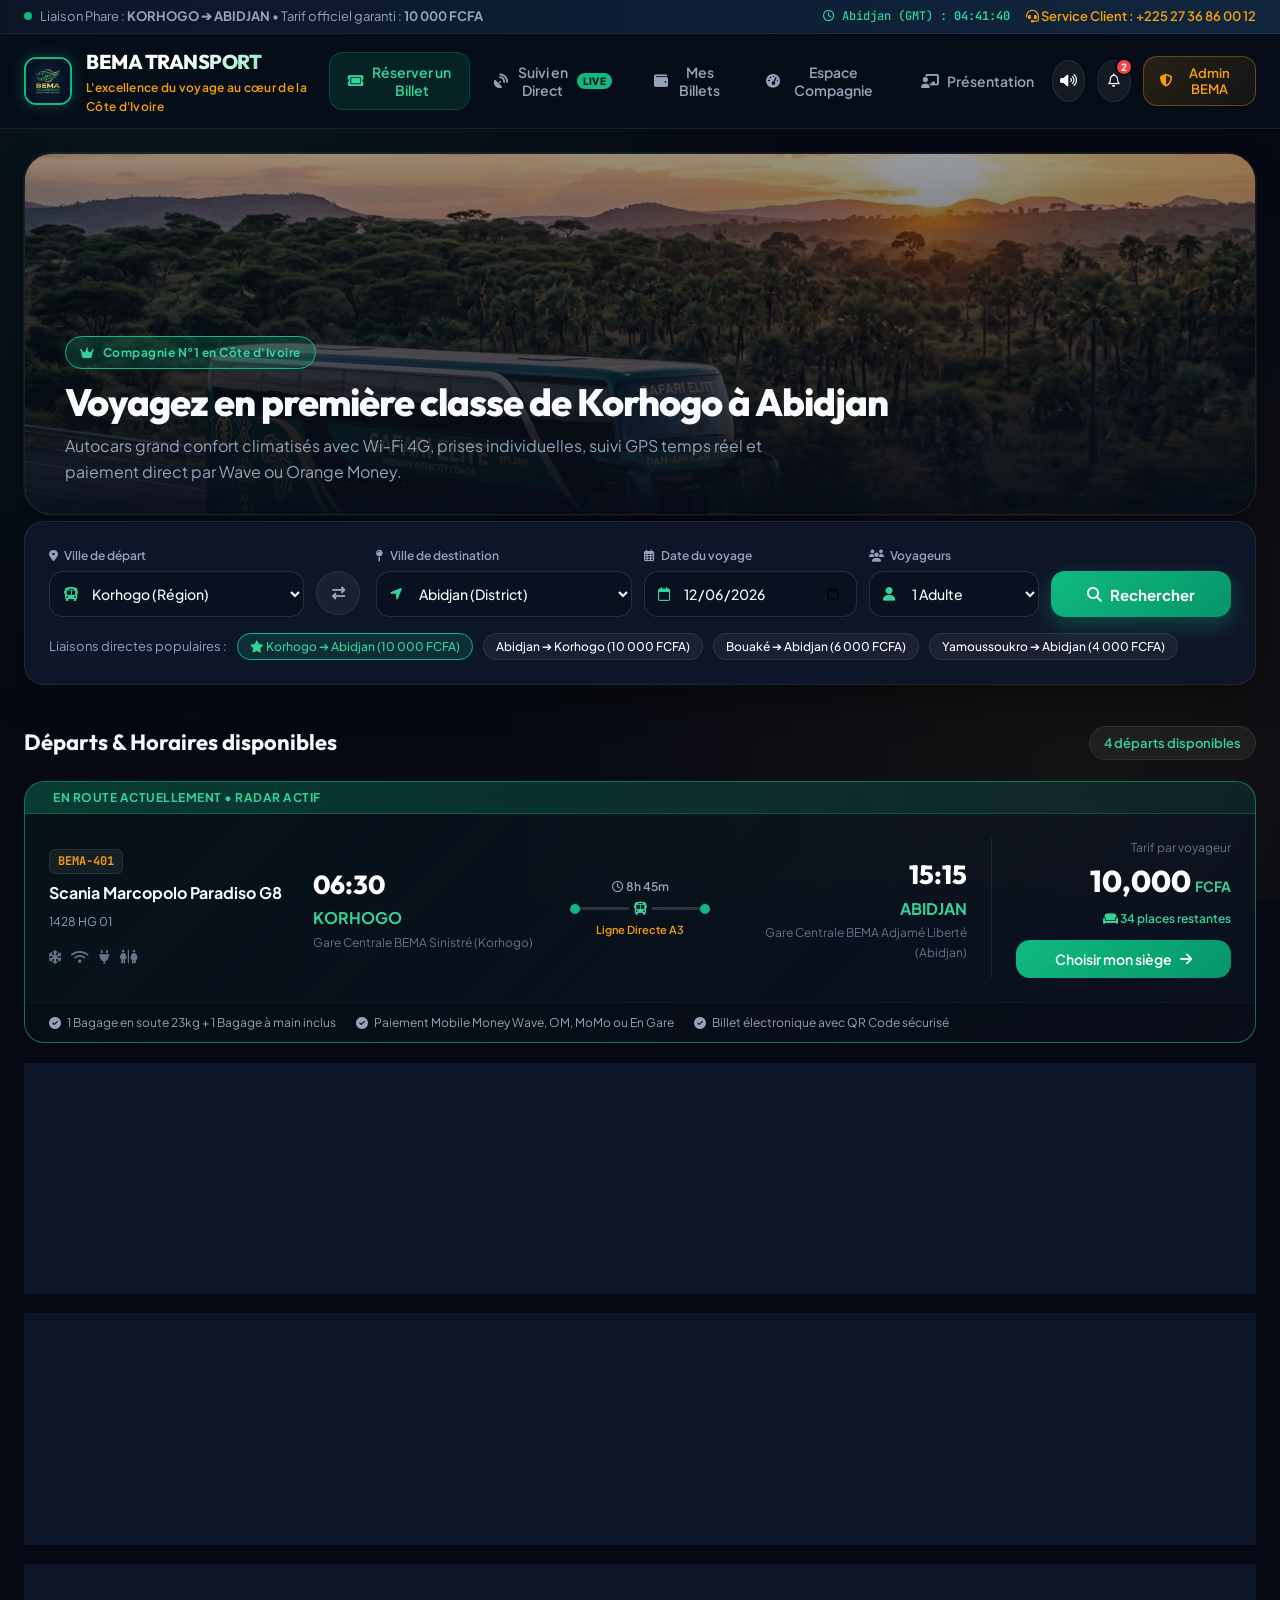
==== commit 3bd8b07f: "Add executive presentation deck, A4 dossier, and official PDF report in French for collaborators" ====
--- a/index.html
+++ b/index.html
@@ -63,6 +63,10 @@
                     <i class="fa-solid fa-gauge-high"></i>
                     <span>Espace Compagnie</span>
                 </button>
+                <a href="presentation.html" target="_blank" class="nav-link" title="Ouvrir la présentation diaporama pour les collaborateurs">
+                    <i class="fa-solid fa-chalkboard-user"></i>
+                    <span>Présentation</span>
+                </a>
             </div>
 
             <!-- Actions rapides (Cloche notifications, Audio, Switch Admin) -->
